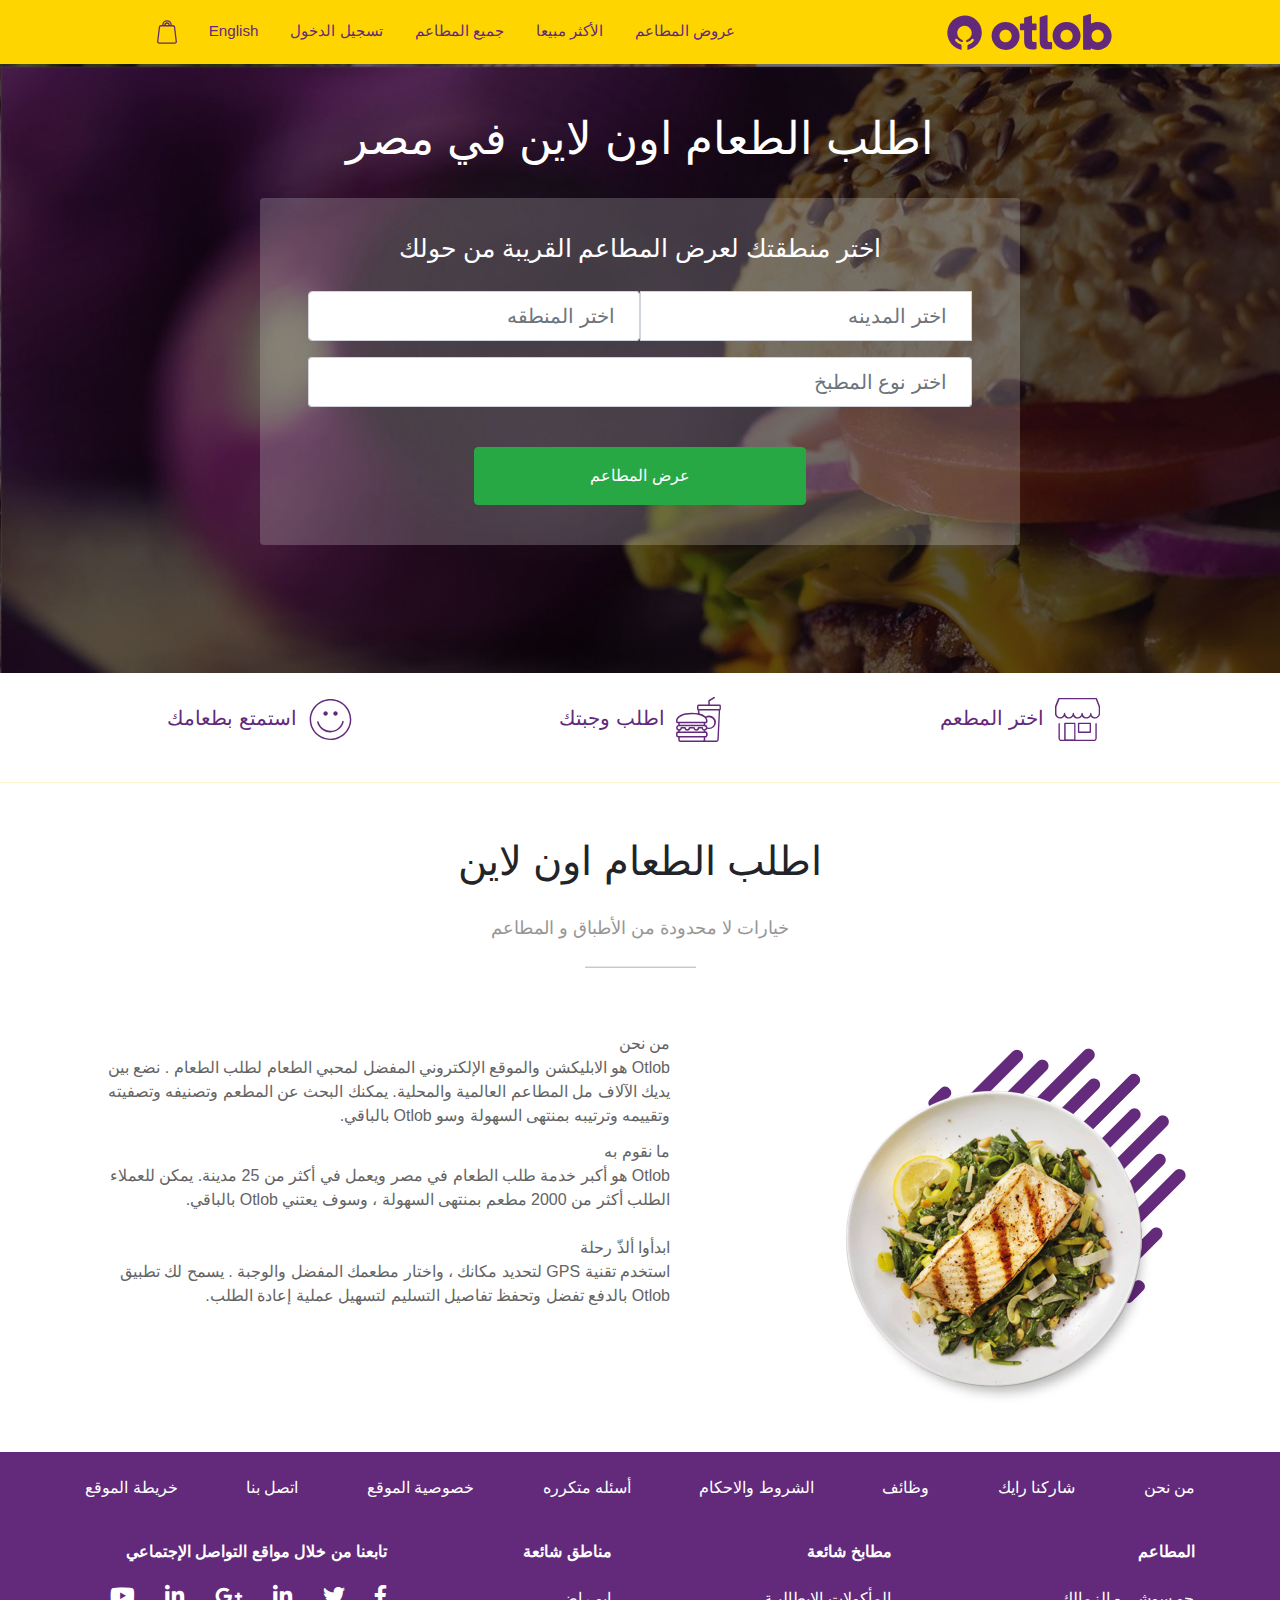
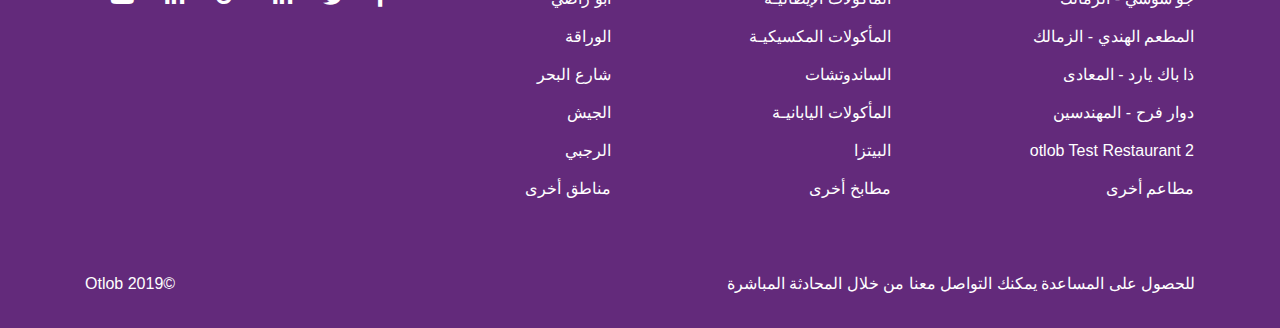
==== ar/index.html @ d10c85d5 "make the site  responsive on all screens" ====
<!doctype html>
<html lang="ar">
	  <head>
	  
	  
		<!-- Required meta tags -->
		<meta charset="utf-8">
		<meta name="viewport" content="width=device-width, initial-scale=1, shrink-to-fit=no">
		<link rel="icon" type="image/svg" href="../images/logo_new (1).svg">
		<!-- fontawesome liberary -->
		<link rel="stylesheet" href="../css/all.min.css">
		<!-- Bootstrap CSS -->
		<link rel="stylesheet" href="../css/bootstrap.min.css">
		<link rel="stylesheet" href="../css/bootstrap-rtl.css">
		<!-- animate.css file -->
		<link rel="stylesheet" href="../css/animate.css">
		<link rel="stylesheet" href="../css/home.css">	
		
		<title>اطلب</title>
	  </head>
	  <body>
		<!-- start navbar-->
		 <section class="nav text-center">
			<div class="container">
				<nav class="navbar navbar-expand-lg navbar-light bg-light">
					  <a href="#" class="a-logo"><img src="../images/logo_new (1).svg" alt="logo icon" class="logo my-1"/></a>
					  <button class="navbar-toggler" type="button" data-toggle="collapse" data-target="#navbarSupportedContent" aria-controls="navbarSupportedContent" aria-expanded="false" aria-label="Toggle navigation">
						<span class="navbar-toggler-icon"></span>
					  </button>

					  <div class="collapse navbar-collapse" id="navbarSupportedContent">
						<ul class="navbar-nav mr-md-auto ml-lg-auto my-1">
						  <li class="nav-item">
							<a class="nav-link" href="#">عروض المطاعم <span class="sr-only">(current)</span></a>
						  </li>
						  <li class="nav-item">
							<a class="nav-link" href="#">الأكثر مبيعا</a>
						  </li>
						   <li class="nav-item">
							<a class="nav-link" href="#">جميع المطاعم</a>
						  </li>
						   <li class="nav-item">
							<a class="nav-link" href="#">تسجيل الدخول</a>
						  </li>
						   <li class="nav-item">
							<a class="nav-link" href="#">English</a>
						  </li>	 
							<li class="nav-item">
							<a class="nav-link" href="#"><img src="../images/icon_cart.svg" alt="icon cart" class="cart" /></a>
						  </li>	
						</ul>	 
					  </div>
				</nav>
			</div>
		 </section>
		<!-- end navbar-->
		
		<!-- start section select-food-->
		<section class="select-food text-center">
			<div class="container">
				<h1 class="pt-5 pb-4">اطلب الطعام اون لاين في مصر</h1>
				<div class="row justify-content-center">
					<div class="col-12 col-md-8 py-3 food">
						<div class="row px-5">
							<p class="col-12 pt-3 pb-2">اختر منطقتك لعرض المطاعم القريبة من حولك</p>
							<div class="col-12">
								<div  class="row">
									<form class="form-inline">
										<input list="city" class="form-control form-control-lg col-12 col-md-6 mb-1 mb-md-0 rounded-0 p-4 text-right" placeholder="اختر المدينه"> 
										  <datalist id="city">
											<option value="المحله الكبرى">
											<option value="المنصوره">
											<option value="المحله">
											<option value="الاسكندريه">
											<option value="اسيوط">
											<option value="بنها">
											<option value="Al Gouna">
											<option value="بنى سويف">
											<option value="القاهره">
											<option value="دمياط">
											<option value="الاسماعيليه">
											<option value="الفيوم">
											<option value="الغردقه">
											<option value="كفرالشيخ">
											<option value="السويس">
											<option value="سوهاج">
										  </datalist>
										  
										  <input list="origin" class="form-control form-control-lg col-12 col-md-6 rounded-left p-4" placeholder="اختر المنطقه">
										  <datalist id="origin">
											<option value ="العيسوى">
											<option value ="الجلاء">
											<option value ="المشايه">
											<option value ="الحسينيه">
											<option value ="المجزر">
											<option value ="المختلط">
											<option value ="الترعه">
											<option value ="الثانويه">
											<option value ="الطوميهى">
											<option value ="عزبة الشال">
											<option value ="شارع بورسعيد">
											<option value ="سندوب">
											<option value ="مستشفيات الجامعه">
											<option value ="منطقه مستشفيات الصدر">
											<option value ="مجمع المحاكم">
											<option value ="مساكن الشناوى">
										  
										  </datalist>
										  
										  <input list="kitchen" class="form-control form-control-lg col-12 mt-3 mb-3 p-4" placeholder="اختر نوع المطبخ">
										  <datalist id="kitchen">
											<option value="جميع المطابخ">
											<option value="المأكولات الافريقيه">
											<option value="المخبوزات">
											<option value="المشروبات">
											<option value="الافطار">
											<option value="البرجر">
											<option value="الماكولات الصينيه">
											<option value="الحلويات">
											<option value="الوجبات السريعه">
											<option value="الفول والفلافل">
											<option value="اطباق عالميه">
											<option value="المأكولات اللبنانيه">
											<option value="المأكولات الصينيه">
											<option value="المأكولات الايطاليه">
											<option value="المشويات">
											<option value="المأكولات الفرنسيه">
										  
										  </datalist>
										<a href="#" class="btn btn-success col-12 col-md-6  mx-md-auto my-4 py-3">عرض المطاعم</a>
									</form>
								</div>
									<div class="clearfix"></div>
								</div>
						</div>
						<div class="clearfix"></div>
					</div>
				</div>
			</div>
		</section>
		<!-- end section request-food-->
		
		<!-- start section headings-->
		
		<section class="py-4 text-center headings">
			<div class="container">
				<div class="row">
					<p class="col-4"><img src="../images/icon_rest_new.svg" /> اختر المطعم</p>	 
					<p class="col-4"><img src="../images/icon_meal_new.svg" /> اطلب وجبتك</p>
					<p class="col-4"><img src="../images/icon_smiley_new.svg" /> استمتع بطعامك</p>
				</div>
			</div>
		</section>
		<!-- end section headings-->
		
		<!-- start section text-->
		<section class="text-center py-5 text">
			<div class="container">
					<p>اطلب الطعام اون لاين</p>
					<p class="py-2 last">خيارات لا محدودة من الأطباق و المطاعم</p>
					<hr class="hr-text"/>					
			</div>
		</section>
		<!-- end section text-->
		
			<!-- start section meal-->
			<div class="container pb-5 meal">
				<div class="row">
					<div class="col-12 col-md-4 pt-3">
						<img src="../images/img_about.jpg" />
					</div>
					<div class="col-12 col-md-8 p">
						<p class="mb-0">من نحن</p>
						<p class="pb-2 mb-1">
						 Otlob هو الابليكشن والموقع الإلكتروني المفضل لمحبي الطعام لطلب الطعام . نضع بين يديك الآلاف مل المطاعم العالمية والمحلية. يمكنك البحث عن المطعم وتصنيفه وتصفيته وتقييمه وترتيبه بمنتهى السهولة وسو Otlob بالباقي.
						</p>
						<p class="mb-0">ما نقوم به</p>
						<p class="pb-2">
						 Otlob هو أكبر خدمة طلب الطعام في مصر ويعمل في أكثر من 25 مدينة. يمكن للعملاء الطلب أكثر من 2000 مطعم بمنتهى السهولة ، وسوف يعتني ​​Otlob بالباقي.
						</p>
						<p class="mb-0">ابدأوا ألذّ رحلة</p>
						<p class="pb-2">
						استخدم تقنية GPS لتحديد مكانك ، واختار مطعمك المفضل والوجبة . يسمح لك تطبيق Otlob بالدفع تفضل وتحفظ تفاصيل التسليم لتسهيل عملية إعادة الطلب.
						</p>
					</div>
				
				</div>
			</div>
			<!-- end section meal-->
			
			<!--start footer-->
			<!--<section class="text-decoration-none footer">
				<div class="container top-links py-4">
					<div class="row">
						<div class="col-2">
							<a href="#">من نحن</a>
						</div>
						<div class="col-8 clearfix">
							<div class="row">
								<div class="col-2"><a href="#">شاركنا رايك</a></div>
								<div class="col-2"><a href="#">وظائف</a></div>
								<div class="col-2"><a href="#">الشروط والاحكام</a></div>
								<div class="col-2"><a href="#">أسئله متكرره</a></div>
								<div class="col-2"><a href="#">خصوصية الموقع</a></div>
								<div class="col-2"><a href="#">اتصل بنا</a></div>
							
							</div>
						
						</div>
						<div class="col-2">
							<a href="#">خريطة الموقع</a> 
						</div>
					</div>
				</div>
			</section>-->
			<section class="text-decoration-none footer">
				<div class="container top-links py-4">	 
						<a href="#">من نحن</a>
						<a href="#">شاركنا رايك</a>
						<a href="#">وظائف</a>
						<a href="#">الشروط والاحكام</a>
						<a href="#">أسئله متكرره</a>
						<a href="#">خصوصية الموقع</a>
						<a href="#">اتصل بنا</a>
						<a href="#">خريطة الموقع</a> 			
				</div>
				<div class="container text-right pt-3 bottom-links">
					<div>
						<p>المطاعم</p>
						<a href="#" class="btn">جو سوشي - الزمالك</a>
						<a href="#" class="btn">المطعم الهندي - الزمالك</a>
						<a href="#" class="btn">ذا باك يارد - المعادى</a>
						<a href="#" class="btn">دوار فرح - المهندسين</a>
						<a href="#" class="btn">otlob Test Restaurant 2</a>
						<a href="#" class="btn mb-5">مطاعم أخرى</a>
					
					</div>
					<div>
						<p>مطابخ شائعة</p>
						<a href="#" class="btn">المأكولات الإيطاليـة</a>
						<a href="#" class="btn">المأكولات المكسيكيـة</a>
						<a href="#" class="btn">الساندوتشات</a>
						<a href="#" class="btn">المأكولات اليابانيـة</a>
						<a href="#" class="btn">البيتزا</a>
						<a href="#" class="btn btn mb-5">مطابخ أخرى</a>
					
					</div>
					<div>
						<p>مناطق شائعة</p>
						<a href="#" class="btn">ابو راضي</a>
						<a href="#" class="btn">الوراقة</a>
						<a href="#" class="btn">شارع البحر</a>
						<a href="#" class="btn">الجيش</a>
						<a href="#" class="btn">الرجبي</a>
						<a href="#" class="btn btn mb-5">مناطق أخرى</a>
					
					</div>
					<div class="social">
						<p>تابعنا من خلال مواقع التواصل الإجتماعي</p>
						<a href="#" class="btn"><i class="fab fa-facebook-f"></i></a>
						<a href="#" class="btn"><i class="fab fa-twitter"></i></a>
						<a href="#" class="btn"><i class="fab fa-linkedin-in"></i></a>
						<a href="#" class="btn"><i class="fab fa-google-plus-g"></i></a>
						<a href="#" class="btn"><i class="fab fa-linkedin-in"></i></a>
						<a href="#" class="btn btn mb-5"><i class="fab fa-youtube"></i></a>
					
					</div>
				</div>
				<div class="container copyright py-3">
				<p>للحصول على المساعدة يمكنك التواصل معنا من خلال المحادثة المباشرة</p>
				<p>©2019 Otlob</p>
				</div>
			</section>

			<!--end footer-->
			

		
		 
		

		 
	 
	   
	   

		<!-- Optional JavaScript -->
		<!-- jQuery first, then Popper.js, then Bootstrap JS -->
		<script src="../js/jquery-3.3.1.slim.min.js"></script>
		<script src="../js/popper.min.js"></script>
		<script src="../js/bootstrap.min.js"></script>	
	  </body>

  
  
  </html>
---- css/all.min.css ----
.fa,.fab,.fal,.far,.fas{-moz-osx-font-smoothing:grayscale;-webkit-font-smoothing:antialiased;display:inline-block;font-style:normal;font-variant:normal;text-rendering:auto;line-height:1}.fa-lg{font-size:1.33333em;line-height:.75em;vertical-align:-.0667em}.fa-xs{font-size:.75em}.fa-sm{font-size:.875em}.fa-1x{font-size:1em}.fa-2x{font-size:2em}.fa-3x{font-size:3em}.fa-4x{font-size:4em}.fa-5x{font-size:5em}.fa-6x{font-size:6em}.fa-7x{font-size:7em}.fa-8x{font-size:8em}.fa-9x{font-size:9em}.fa-10x{font-size:10em}.fa-fw{text-align:center;width:1.25em}.fa-ul{list-style-type:none;margin-left:2.5em;padding-left:0}.fa-ul>li{position:relative}.fa-li{left:-2em;position:absolute;text-align:center;width:2em;line-height:inherit}.fa-border{border:.08em solid #eee;border-radius:.1em;padding:.2em .25em .15em}.fa-pull-left{float:left}.fa-pull-right{float:right}.fa.fa-pull-left,.fab.fa-pull-left,.fal.fa-pull-left,.far.fa-pull-left,.fas.fa-pull-left{margin-right:.3em}.fa.fa-pull-right,.fab.fa-pull-right,.fal.fa-pull-right,.far.fa-pull-right,.fas.fa-pull-right{margin-left:.3em}.fa-spin{animation:fa-spin 2s infinite linear}.fa-pulse{animation:fa-spin 1s infinite steps(8)}@keyframes fa-spin{0%{transform:rotate(0deg)}to{transform:rotate(1turn)}}.fa-rotate-90{-ms-filter:"progid:DXImageTransform.Microsoft.BasicImage(rotation=1)";transform:rotate(90deg)}.fa-rotate-180{-ms-filter:"progid:DXImageTransform.Microsoft.BasicImage(rotation=2)";transform:rotate(180deg)}.fa-rotate-270{-ms-filter:"progid:DXImageTransform.Microsoft.BasicImage(rotation=3)";transform:rotate(270deg)}.fa-flip-horizontal{-ms-filter:"progid:DXImageTransform.Microsoft.BasicImage(rotation=0, mirror=1)";transform:scaleX(-1)}.fa-flip-vertical{transform:scaleY(-1)}.fa-flip-both,.fa-flip-horizontal.fa-flip-vertical,.fa-flip-vertical{-ms-filter:"progid:DXImageTransform.Microsoft.BasicImage(rotation=2, mirror=1)"}.fa-flip-both,.fa-flip-horizontal.fa-flip-vertical{transform:scale(-1)}:root .fa-flip-both,:root .fa-flip-horizontal,:root .fa-flip-vertical,:root .fa-rotate-90,:root .fa-rotate-180,:root .fa-rotate-270{filter:none}.fa-stack{display:inline-block;height:2em;line-height:2em;position:relative;vertical-align:middle;width:2.5em}.fa-stack-1x,.fa-stack-2x{left:0;position:absolute;text-align:center;width:100%}.fa-stack-1x{line-height:inherit}.fa-stack-2x{font-size:2em}.fa-inverse{color:#fff}.fa-500px:before{content:"\f26e"}.fa-accessible-icon:before{content:"\f368"}.fa-accusoft:before{content:"\f369"}.fa-acquisitions-incorporated:before{content:"\f6af"}.fa-ad:before{content:"\f641"}.fa-address-book:before{content:"\f2b9"}.fa-address-card:before{content:"\f2bb"}.fa-adjust:before{content:"\f042"}.fa-adn:before{content:"\f170"}.fa-adobe:before{content:"\f778"}.fa-adversal:before{content:"\f36a"}.fa-affiliatetheme:before{content:"\f36b"}.fa-air-freshener:before{content:"\f5d0"}.fa-algolia:before{content:"\f36c"}.fa-align-center:before{content:"\f037"}.fa-align-justify:before{content:"\f039"}.fa-align-left:before{content:"\f036"}.fa-align-right:before{content:"\f038"}.fa-alipay:before{content:"\f642"}.fa-allergies:before{content:"\f461"}.fa-amazon:before{content:"\f270"}.fa-amazon-pay:before{content:"\f42c"}.fa-ambulance:before{content:"\f0f9"}.fa-american-sign-language-interpreting:before{content:"\f2a3"}.fa-amilia:before{content:"\f36d"}.fa-anchor:before{content:"\f13d"}.fa-android:before{content:"\f17b"}.fa-angellist:before{content:"\f209"}.fa-angle-double-down:before{content:"\f103"}.fa-angle-double-left:before{content:"\f100"}.fa-angle-double-right:before{content:"\f101"}.fa-angle-double-up:before{content:"\f102"}.fa-angle-down:before{content:"\f107"}.fa-angle-left:before{content:"\f104"}.fa-angle-right:before{content:"\f105"}.fa-angle-up:before{content:"\f106"}.fa-angry:before{content:"\f556"}.fa-angrycreative:before{content:"\f36e"}.fa-angular:before{content:"\f420"}.fa-ankh:before{content:"\f644"}.fa-app-store:before{content:"\f36f"}.fa-app-store-ios:before{content:"\f370"}.fa-apper:before{content:"\f371"}.fa-apple:before{content:"\f179"}.fa-apple-alt:before{content:"\f5d1"}.fa-apple-pay:before{content:"\f415"}.fa-archive:before{content:"\f187"}.fa-archway:before{content:"\f557"}.fa-arrow-alt-circle-down:before{content:"\f358"}.fa-arrow-alt-circle-left:before{content:"\f359"}.fa-arrow-alt-circle-right:before{content:"\f35a"}.fa-arrow-alt-circle-up:before{content:"\f35b"}.fa-arrow-circle-down:before{content:"\f0ab"}.fa-arrow-circle-left:before{content:"\f0a8"}.fa-arrow-circle-right:before{content:"\f0a9"}.fa-arrow-circle-up:before{content:"\f0aa"}.fa-arrow-down:before{content:"\f063"}.fa-arrow-left:before{content:"\f060"}.fa-arrow-right:before{content:"\f061"}.fa-arrow-up:before{content:"\f062"}.fa-arrows-alt:before{content:"\f0b2"}.fa-arrows-alt-h:before{content:"\f337"}.fa-arrows-alt-v:before{content:"\f338"}.fa-artstation:before{content:"\f77a"}.fa-assistive-listening-systems:before{content:"\f2a2"}.fa-asterisk:before{content:"\f069"}.fa-asymmetrik:before{content:"\f372"}.fa-at:before{content:"\f1fa"}.fa-atlas:before{content:"\f558"}.fa-atlassian:before{content:"\f77b"}.fa-atom:before{content:"\f5d2"}.fa-audible:before{content:"\f373"}.fa-audio-description:before{content:"\f29e"}.fa-autoprefixer:before{content:"\f41c"}.fa-avianex:before{content:"\f374"}.fa-aviato:before{content:"\f421"}.fa-award:before{content:"\f559"}.fa-aws:before{content:"\f375"}.fa-baby:before{content:"\f77c"}.fa-baby-carriage:before{content:"\f77d"}.fa-backspace:before{content:"\f55a"}.fa-backward:before{content:"\f04a"}.fa-bacon:before{content:"\f7e5"}.fa-balance-scale:before{content:"\f24e"}.fa-ban:before{content:"\f05e"}.fa-band-aid:before{content:"\f462"}.fa-bandcamp:before{content:"\f2d5"}.fa-barcode:before{content:"\f02a"}.fa-bars:before{content:"\f0c9"}.fa-baseball-ball:before{content:"\f433"}.fa-basketball-ball:before{content:"\f434"}.fa-bath:before{content:"\f2cd"}.fa-battery-empty:before{content:"\f244"}.fa-battery-full:before{content:"\f240"}.fa-battery-half:before{content:"\f242"}.fa-battery-quarter:before{content:"\f243"}.fa-battery-three-quarters:before{content:"\f241"}.fa-bed:before{content:"\f236"}.fa-beer:before{content:"\f0fc"}.fa-behance:before{content:"\f1b4"}.fa-behance-square:before{content:"\f1b5"}.fa-bell:before{content:"\f0f3"}.fa-bell-slash:before{content:"\f1f6"}.fa-bezier-curve:before{content:"\f55b"}.fa-bible:before{content:"\f647"}.fa-bicycle:before{content:"\f206"}.fa-bimobject:before{content:"\f378"}.fa-binoculars:before{content:"\f1e5"}.fa-biohazard:before{content:"\f780"}.fa-birthday-cake:before{content:"\f1fd"}.fa-bitbucket:before{content:"\f171"}.fa-bitcoin:before{content:"\f379"}.fa-bity:before{content:"\f37a"}.fa-black-tie:before{content:"\f27e"}.fa-blackberry:before{content:"\f37b"}.fa-blender:before{content:"\f517"}.fa-blender-phone:before{content:"\f6b6"}.fa-blind:before{content:"\f29d"}.fa-blog:before{content:"\f781"}.fa-blogger:before{content:"\f37c"}.fa-blogger-b:before{content:"\f37d"}.fa-bluetooth:before{content:"\f293"}.fa-bluetooth-b:before{content:"\f294"}.fa-bold:before{content:"\f032"}.fa-bolt:before{content:"\f0e7"}.fa-bomb:before{content:"\f1e2"}.fa-bone:before{content:"\f5d7"}.fa-bong:before{content:"\f55c"}.fa-book:before{content:"\f02d"}.fa-book-dead:before{content:"\f6b7"}.fa-book-medical:before{content:"\f7e6"}.fa-book-open:before{content:"\f518"}.fa-book-reader:before{content:"\f5da"}.fa-bookmark:before{content:"\f02e"}.fa-bowling-ball:before{content:"\f436"}.fa-box:before{content:"\f466"}.fa-box-open:before{content:"\f49e"}.fa-boxes:before{content:"\f468"}.fa-braille:before{content:"\f2a1"}.fa-brain:before{content:"\f5dc"}.fa-bread-slice:before{content:"\f7ec"}.fa-briefcase:before{content:"\f0b1"}.fa-briefcase-medical:before{content:"\f469"}.fa-broadcast-tower:before{content:"\f519"}.fa-broom:before{content:"\f51a"}.fa-brush:before{content:"\f55d"}.fa-btc:before{content:"\f15a"}.fa-bug:before{content:"\f188"}.fa-building:before{content:"\f1ad"}.fa-bullhorn:before{content:"\f0a1"}.fa-bullseye:before{content:"\f140"}.fa-burn:before{content:"\f46a"}.fa-buromobelexperte:before{content:"\f37f"}.fa-bus:before{content:"\f207"}.fa-bus-alt:before{content:"\f55e"}.fa-business-time:before{content:"\f64a"}.fa-buysellads:before{content:"\f20d"}.fa-calculator:before{content:"\f1ec"}.fa-calendar:before{content:"\f133"}.fa-calendar-alt:before{content:"\f073"}.fa-calendar-check:before{content:"\f274"}.fa-calendar-day:before{content:"\f783"}.fa-calendar-minus:before{content:"\f272"}.fa-calendar-plus:before{content:"\f271"}.fa-calendar-times:before{content:"\f273"}.fa-calendar-week:before{content:"\f784"}.fa-camera:before{content:"\f030"}.fa-camera-retro:before{content:"\f083"}.fa-campground:before{content:"\f6bb"}.fa-canadian-maple-leaf:before{content:"\f785"}.fa-candy-cane:before{content:"\f786"}.fa-cannabis:before{content:"\f55f"}.fa-capsules:before{content:"\f46b"}.fa-car:before{content:"\f1b9"}.fa-car-alt:before{content:"\f5de"}.fa-car-battery:before{content:"\f5df"}.fa-car-crash:before{content:"\f5e1"}.fa-car-side:before{content:"\f5e4"}.fa-caret-down:before{content:"\f0d7"}.fa-caret-left:before{content:"\f0d9"}.fa-caret-right:before{content:"\f0da"}.fa-caret-square-down:before{content:"\f150"}.fa-caret-square-left:before{content:"\f191"}.fa-caret-square-right:before{content:"\f152"}.fa-caret-square-up:before{content:"\f151"}.fa-caret-up:before{content:"\f0d8"}.fa-carrot:before{content:"\f787"}.fa-cart-arrow-down:before{content:"\f218"}.fa-cart-plus:before{content:"\f217"}.fa-cash-register:before{content:"\f788"}.fa-cat:before{content:"\f6be"}.fa-cc-amazon-pay:before{content:"\f42d"}.fa-cc-amex:before{content:"\f1f3"}.fa-cc-apple-pay:before{content:"\f416"}.fa-cc-diners-club:before{content:"\f24c"}.fa-cc-discover:before{content:"\f1f2"}.fa-cc-jcb:before{content:"\f24b"}.fa-cc-mastercard:before{content:"\f1f1"}.fa-cc-paypal:before{content:"\f1f4"}.fa-cc-stripe:before{content:"\f1f5"}.fa-cc-visa:before{content:"\f1f0"}.fa-centercode:before{content:"\f380"}.fa-centos:before{content:"\f789"}.fa-certificate:before{content:"\f0a3"}.fa-chair:before{content:"\f6c0"}.fa-chalkboard:before{content:"\f51b"}.fa-chalkboard-teacher:before{content:"\f51c"}.fa-charging-station:before{content:"\f5e7"}.fa-chart-area:before{content:"\f1fe"}.fa-chart-bar:before{content:"\f080"}.fa-chart-line:before{content:"\f201"}.fa-chart-pie:before{content:"\f200"}.fa-check:before{content:"\f00c"}.fa-check-circle:before{content:"\f058"}.fa-check-double:before{content:"\f560"}.fa-check-square:before{content:"\f14a"}.fa-cheese:before{content:"\f7ef"}.fa-chess:before{content:"\f439"}.fa-chess-bishop:before{content:"\f43a"}.fa-chess-board:before{content:"\f43c"}.fa-chess-king:before{content:"\f43f"}.fa-chess-knight:before{content:"\f441"}.fa-chess-pawn:before{content:"\f443"}.fa-chess-queen:before{content:"\f445"}.fa-chess-rook:before{content:"\f447"}.fa-chevron-circle-down:before{content:"\f13a"}.fa-chevron-circle-left:before{content:"\f137"}.fa-chevron-circle-right:before{content:"\f138"}.fa-chevron-circle-up:before{content:"\f139"}.fa-chevron-down:before{content:"\f078"}.fa-chevron-left:before{content:"\f053"}.fa-chevron-right:before{content:"\f054"}.fa-chevron-up:before{content:"\f077"}.fa-child:before{content:"\f1ae"}.fa-chrome:before{content:"\f268"}.fa-church:before{content:"\f51d"}.fa-circle:before{content:"\f111"}.fa-circle-notch:before{content:"\f1ce"}.fa-city:before{content:"\f64f"}.fa-clinic-medical:before{content:"\f7f2"}.fa-clipboard:before{content:"\f328"}.fa-clipboard-check:before{content:"\f46c"}.fa-clipboard-list:before{content:"\f46d"}.fa-clock:before{content:"\f017"}.fa-clone:before{content:"\f24d"}.fa-closed-captioning:before{content:"\f20a"}.fa-cloud:before{content:"\f0c2"}.fa-cloud-download-alt:before{content:"\f381"}.fa-cloud-meatball:before{content:"\f73b"}.fa-cloud-moon:before{content:"\f6c3"}.fa-cloud-moon-rain:before{content:"\f73c"}.fa-cloud-rain:before{content:"\f73d"}.fa-cloud-showers-heavy:before{content:"\f740"}.fa-cloud-sun:before{content:"\f6c4"}.fa-cloud-sun-rain:before{content:"\f743"}.fa-cloud-upload-alt:before{content:"\f382"}.fa-cloudscale:before{content:"\f383"}.fa-cloudsmith:before{content:"\f384"}.fa-cloudversify:before{content:"\f385"}.fa-cocktail:before{content:"\f561"}.fa-code:before{content:"\f121"}.fa-code-branch:before{content:"\f126"}.fa-codepen:before{content:"\f1cb"}.fa-codiepie:before{content:"\f284"}.fa-coffee:before{content:"\f0f4"}.fa-cog:before{content:"\f013"}.fa-cogs:before{content:"\f085"}.fa-coins:before{content:"\f51e"}.fa-columns:before{content:"\f0db"}.fa-comment:before{content:"\f075"}.fa-comment-alt:before{content:"\f27a"}.fa-comment-dollar:before{content:"\f651"}.fa-comment-dots:before{content:"\f4ad"}.fa-comment-medical:before{content:"\f7f5"}.fa-comment-slash:before{content:"\f4b3"}.fa-comments:before{content:"\f086"}.fa-comments-dollar:before{content:"\f653"}.fa-compact-disc:before{content:"\f51f"}.fa-compass:before{content:"\f14e"}.fa-compress:before{content:"\f066"}.fa-compress-arrows-alt:before{content:"\f78c"}.fa-concierge-bell:before{content:"\f562"}.fa-confluence:before{content:"\f78d"}.fa-connectdevelop:before{content:"\f20e"}.fa-contao:before{content:"\f26d"}.fa-cookie:before{content:"\f563"}.fa-cookie-bite:before{content:"\f564"}.fa-copy:before{content:"\f0c5"}.fa-copyright:before{content:"\f1f9"}.fa-couch:before{content:"\f4b8"}.fa-cpanel:before{content:"\f388"}.fa-creative-commons:before{content:"\f25e"}.fa-creative-commons-by:before{content:"\f4e7"}.fa-creative-commons-nc:before{content:"\f4e8"}.fa-creative-commons-nc-eu:before{content:"\f4e9"}.fa-creative-commons-nc-jp:before{content:"\f4ea"}.fa-creative-commons-nd:before{content:"\f4eb"}.fa-creative-commons-pd:before{content:"\f4ec"}.fa-creative-commons-pd-alt:before{content:"\f4ed"}.fa-creative-commons-remix:before{content:"\f4ee"}.fa-creative-commons-sa:before{content:"\f4ef"}.fa-creative-commons-sampling:before{content:"\f4f0"}.fa-creative-commons-sampling-plus:before{content:"\f4f1"}.fa-creative-commons-share:before{content:"\f4f2"}.fa-creative-commons-zero:before{content:"\f4f3"}.fa-credit-card:before{content:"\f09d"}.fa-critical-role:before{content:"\f6c9"}.fa-crop:before{content:"\f125"}.fa-crop-alt:before{content:"\f565"}.fa-cross:before{content:"\f654"}.fa-crosshairs:before{content:"\f05b"}.fa-crow:before{content:"\f520"}.fa-crown:before{content:"\f521"}.fa-crutch:before{content:"\f7f7"}.fa-css3:before{content:"\f13c"}.fa-css3-alt:before{content:"\f38b"}.fa-cube:before{content:"\f1b2"}.fa-cubes:before{content:"\f1b3"}.fa-cut:before{content:"\f0c4"}.fa-cuttlefish:before{content:"\f38c"}.fa-d-and-d:before{content:"\f38d"}.fa-d-and-d-beyond:before{content:"\f6ca"}.fa-dashcube:before{content:"\f210"}.fa-database:before{content:"\f1c0"}.fa-deaf:before{content:"\f2a4"}.fa-delicious:before{content:"\f1a5"}.fa-democrat:before{content:"\f747"}.fa-deploydog:before{content:"\f38e"}.fa-deskpro:before{content:"\f38f"}.fa-desktop:before{content:"\f108"}.fa-dev:before{content:"\f6cc"}.fa-deviantart:before{content:"\f1bd"}.fa-dharmachakra:before{content:"\f655"}.fa-dhl:before{content:"\f790"}.fa-diagnoses:before{content:"\f470"}.fa-diaspora:before{content:"\f791"}.fa-dice:before{content:"\f522"}.fa-dice-d20:before{content:"\f6cf"}.fa-dice-d6:before{content:"\f6d1"}.fa-dice-five:before{content:"\f523"}.fa-dice-four:before{content:"\f524"}.fa-dice-one:before{content:"\f525"}.fa-dice-six:before{content:"\f526"}.fa-dice-three:before{content:"\f527"}.fa-dice-two:before{content:"\f528"}.fa-digg:before{content:"\f1a6"}.fa-digital-ocean:before{content:"\f391"}.fa-digital-tachograph:before{content:"\f566"}.fa-directions:before{content:"\f5eb"}.fa-discord:before{content:"\f392"}.fa-discourse:before{content:"\f393"}.fa-divide:before{content:"\f529"}.fa-dizzy:before{content:"\f567"}.fa-dna:before{content:"\f471"}.fa-dochub:before{content:"\f394"}.fa-docker:before{content:"\f395"}.fa-dog:before{content:"\f6d3"}.fa-dollar-sign:before{content:"\f155"}.fa-dolly:before{content:"\f472"}.fa-dolly-flatbed:before{content:"\f474"}.fa-donate:before{content:"\f4b9"}.fa-door-closed:before{content:"\f52a"}.fa-door-open:before{content:"\f52b"}.fa-dot-circle:before{content:"\f192"}.fa-dove:before{content:"\f4ba"}.fa-download:before{content:"\f019"}.fa-draft2digital:before{content:"\f396"}.fa-drafting-compass:before{content:"\f568"}.fa-dragon:before{content:"\f6d5"}.fa-draw-polygon:before{content:"\f5ee"}.fa-dribbble:before{content:"\f17d"}.fa-dribbble-square:before{content:"\f397"}.fa-dropbox:before{content:"\f16b"}.fa-drum:before{content:"\f569"}.fa-drum-steelpan:before{content:"\f56a"}.fa-drumstick-bite:before{content:"\f6d7"}.fa-drupal:before{content:"\f1a9"}.fa-dumbbell:before{content:"\f44b"}.fa-dumpster:before{content:"\f793"}.fa-dumpster-fire:before{content:"\f794"}.fa-dungeon:before{content:"\f6d9"}.fa-dyalog:before{content:"\f399"}.fa-earlybirds:before{content:"\f39a"}.fa-ebay:before{content:"\f4f4"}.fa-edge:before{content:"\f282"}.fa-edit:before{content:"\f044"}.fa-egg:before{content:"\f7fb"}.fa-eject:before{content:"\f052"}.fa-elementor:before{content:"\f430"}.fa-ellipsis-h:before{content:"\f141"}.fa-ellipsis-v:before{content:"\f142"}.fa-ello:before{content:"\f5f1"}.fa-ember:before{content:"\f423"}.fa-empire:before{content:"\f1d1"}.fa-envelope:before{content:"\f0e0"}.fa-envelope-open:before{content:"\f2b6"}.fa-envelope-open-text:before{content:"\f658"}.fa-envelope-square:before{content:"\f199"}.fa-envira:before{content:"\f299"}.fa-equals:before{content:"\f52c"}.fa-eraser:before{content:"\f12d"}.fa-erlang:before{content:"\f39d"}.fa-ethereum:before{content:"\f42e"}.fa-ethernet:before{content:"\f796"}.fa-etsy:before{content:"\f2d7"}.fa-euro-sign:before{content:"\f153"}.fa-exchange-alt:before{content:"\f362"}.fa-exclamation:before{content:"\f12a"}.fa-exclamation-circle:before{content:"\f06a"}.fa-exclamation-triangle:before{content:"\f071"}.fa-expand:before{content:"\f065"}.fa-expand-arrows-alt:before{content:"\f31e"}.fa-expeditedssl:before{content:"\f23e"}.fa-external-link-alt:before{content:"\f35d"}.fa-external-link-square-alt:before{content:"\f360"}.fa-eye:before{content:"\f06e"}.fa-eye-dropper:before{content:"\f1fb"}.fa-eye-slash:before{content:"\f070"}.fa-facebook:before{content:"\f09a"}.fa-facebook-f:before{content:"\f39e"}.fa-facebook-messenger:before{content:"\f39f"}.fa-facebook-square:before{content:"\f082"}.fa-fantasy-flight-games:before{content:"\f6dc"}.fa-fast-backward:before{content:"\f049"}.fa-fast-forward:before{content:"\f050"}.fa-fax:before{content:"\f1ac"}.fa-feather:before{content:"\f52d"}.fa-feather-alt:before{content:"\f56b"}.fa-fedex:before{content:"\f797"}.fa-fedora:before{content:"\f798"}.fa-female:before{content:"\f182"}.fa-fighter-jet:before{content:"\f0fb"}.fa-figma:before{content:"\f799"}.fa-file:before{content:"\f15b"}.fa-file-alt:before{content:"\f15c"}.fa-file-archive:before{content:"\f1c6"}.fa-file-audio:before{content:"\f1c7"}.fa-file-code:before{content:"\f1c9"}.fa-file-contract:before{content:"\f56c"}.fa-file-csv:before{content:"\f6dd"}.fa-file-download:before{content:"\f56d"}.fa-file-excel:before{content:"\f1c3"}.fa-file-export:before{content:"\f56e"}.fa-file-image:before{content:"\f1c5"}.fa-file-import:before{content:"\f56f"}.fa-file-invoice:before{content:"\f570"}.fa-file-invoice-dollar:before{content:"\f571"}.fa-file-medical:before{content:"\f477"}.fa-file-medical-alt:before{content:"\f478"}.fa-file-pdf:before{content:"\f1c1"}.fa-file-powerpoint:before{content:"\f1c4"}.fa-file-prescription:before{content:"\f572"}.fa-file-signature:before{content:"\f573"}.fa-file-upload:before{content:"\f574"}.fa-file-video:before{content:"\f1c8"}.fa-file-word:before{content:"\f1c2"}.fa-fill:before{content:"\f575"}.fa-fill-drip:before{content:"\f576"}.fa-film:before{content:"\f008"}.fa-filter:before{content:"\f0b0"}.fa-fingerprint:before{content:"\f577"}.fa-fire:before{content:"\f06d"}.fa-fire-alt:before{content:"\f7e4"}.fa-fire-extinguisher:before{content:"\f134"}.fa-firefox:before{content:"\f269"}.fa-first-aid:before{content:"\f479"}.fa-first-order:before{content:"\f2b0"}.fa-first-order-alt:before{content:"\f50a"}.fa-firstdraft:before{content:"\f3a1"}.fa-fish:before{content:"\f578"}.fa-fist-raised:before{content:"\f6de"}.fa-flag:before{content:"\f024"}.fa-flag-checkered:before{content:"\f11e"}.fa-flag-usa:before{content:"\f74d"}.fa-flask:before{content:"\f0c3"}.fa-flickr:before{content:"\f16e"}.fa-flipboard:before{content:"\f44d"}.fa-flushed:before{content:"\f579"}.fa-fly:before{content:"\f417"}.fa-folder:before{content:"\f07b"}.fa-folder-minus:before{content:"\f65d"}.fa-folder-open:before{content:"\f07c"}.fa-folder-plus:before{content:"\f65e"}.fa-font:before{content:"\f031"}.fa-font-awesome:before{content:"\f2b4"}.fa-font-awesome-alt:before{content:"\f35c"}.fa-font-awesome-flag:before{content:"\f425"}.fa-font-awesome-logo-full:before{content:"\f4e6"}.fa-fonticons:before{content:"\f280"}.fa-fonticons-fi:before{content:"\f3a2"}.fa-football-ball:before{content:"\f44e"}.fa-fort-awesome:before{content:"\f286"}.fa-fort-awesome-alt:before{content:"\f3a3"}.fa-forumbee:before{content:"\f211"}.fa-forward:before{content:"\f04e"}.fa-foursquare:before{content:"\f180"}.fa-free-code-camp:before{content:"\f2c5"}.fa-freebsd:before{content:"\f3a4"}.fa-frog:before{content:"\f52e"}.fa-frown:before{content:"\f119"}.fa-frown-open:before{content:"\f57a"}.fa-fulcrum:before{content:"\f50b"}.fa-funnel-dollar:before{content:"\f662"}.fa-futbol:before{content:"\f1e3"}.fa-galactic-republic:before{content:"\f50c"}.fa-galactic-senate:before{content:"\f50d"}.fa-gamepad:before{content:"\f11b"}.fa-gas-pump:before{content:"\f52f"}.fa-gavel:before{content:"\f0e3"}.fa-gem:before{content:"\f3a5"}.fa-genderless:before{content:"\f22d"}.fa-get-pocket:before{content:"\f265"}.fa-gg:before{content:"\f260"}.fa-gg-circle:before{content:"\f261"}.fa-ghost:before{content:"\f6e2"}.fa-gift:before{content:"\f06b"}.fa-gifts:before{content:"\f79c"}.fa-git:before{content:"\f1d3"}.fa-git-square:before{content:"\f1d2"}.fa-github:before{content:"\f09b"}.fa-github-alt:before{content:"\f113"}.fa-github-square:before{content:"\f092"}.fa-gitkraken:before{content:"\f3a6"}.fa-gitlab:before{content:"\f296"}.fa-gitter:before{content:"\f426"}.fa-glass-cheers:before{content:"\f79f"}.fa-glass-martini:before{content:"\f000"}.fa-glass-martini-alt:before{content:"\f57b"}.fa-glass-whiskey:before{content:"\f7a0"}.fa-glasses:before{content:"\f530"}.fa-glide:before{content:"\f2a5"}.fa-glide-g:before{content:"\f2a6"}.fa-globe:before{content:"\f0ac"}.fa-globe-africa:before{content:"\f57c"}.fa-globe-americas:before{content:"\f57d"}.fa-globe-asia:before{content:"\f57e"}.fa-globe-europe:before{content:"\f7a2"}.fa-gofore:before{content:"\f3a7"}.fa-golf-ball:before{content:"\f450"}.fa-goodreads:before{content:"\f3a8"}.fa-goodreads-g:before{content:"\f3a9"}.fa-google:before{content:"\f1a0"}.fa-google-drive:before{content:"\f3aa"}.fa-google-play:before{content:"\f3ab"}.fa-google-plus:before{content:"\f2b3"}.fa-google-plus-g:before{content:"\f0d5"}.fa-google-plus-square:before{content:"\f0d4"}.fa-google-wallet:before{content:"\f1ee"}.fa-gopuram:before{content:"\f664"}.fa-graduation-cap:before{content:"\f19d"}.fa-gratipay:before{content:"\f184"}.fa-grav:before{content:"\f2d6"}.fa-greater-than:before{content:"\f531"}.fa-greater-than-equal:before{content:"\f532"}.fa-grimace:before{content:"\f57f"}.fa-grin:before{content:"\f580"}.fa-grin-alt:before{content:"\f581"}.fa-grin-beam:before{content:"\f582"}.fa-grin-beam-sweat:before{content:"\f583"}.fa-grin-hearts:before{content:"\f584"}.fa-grin-squint:before{content:"\f585"}.fa-grin-squint-tears:before{content:"\f586"}.fa-grin-stars:before{content:"\f587"}.fa-grin-tears:before{content:"\f588"}.fa-grin-tongue:before{content:"\f589"}.fa-grin-tongue-squint:before{content:"\f58a"}.fa-grin-tongue-wink:before{content:"\f58b"}.fa-grin-wink:before{content:"\f58c"}.fa-grip-horizontal:before{content:"\f58d"}.fa-grip-lines:before{content:"\f7a4"}.fa-grip-lines-vertical:before{content:"\f7a5"}.fa-grip-vertical:before{content:"\f58e"}.fa-gripfire:before{content:"\f3ac"}.fa-grunt:before{content:"\f3ad"}.fa-guitar:before{content:"\f7a6"}.fa-gulp:before{content:"\f3ae"}.fa-h-square:before{content:"\f0fd"}.fa-hacker-news:before{content:"\f1d4"}.fa-hacker-news-square:before{content:"\f3af"}.fa-hackerrank:before{content:"\f5f7"}.fa-hamburger:before{content:"\f805"}.fa-hammer:before{content:"\f6e3"}.fa-hamsa:before{content:"\f665"}.fa-hand-holding:before{content:"\f4bd"}.fa-hand-holding-heart:before{content:"\f4be"}.fa-hand-holding-usd:before{content:"\f4c0"}.fa-hand-lizard:before{content:"\f258"}.fa-hand-middle-finger:before{content:"\f806"}.fa-hand-paper:before{content:"\f256"}.fa-hand-peace:before{content:"\f25b"}.fa-hand-point-down:before{content:"\f0a7"}.fa-hand-point-left:before{content:"\f0a5"}.fa-hand-point-right:before{content:"\f0a4"}.fa-hand-point-up:before{content:"\f0a6"}.fa-hand-pointer:before{content:"\f25a"}.fa-hand-rock:before{content:"\f255"}.fa-hand-scissors:before{content:"\f257"}.fa-hand-spock:before{content:"\f259"}.fa-hands:before{content:"\f4c2"}.fa-hands-helping:before{content:"\f4c4"}.fa-handshake:before{content:"\f2b5"}.fa-hanukiah:before{content:"\f6e6"}.fa-hard-hat:before{content:"\f807"}.fa-hashtag:before{content:"\f292"}.fa-hat-wizard:before{content:"\f6e8"}.fa-haykal:before{content:"\f666"}.fa-hdd:before{content:"\f0a0"}.fa-heading:before{content:"\f1dc"}.fa-headphones:before{content:"\f025"}.fa-headphones-alt:before{content:"\f58f"}.fa-headset:before{content:"\f590"}.fa-heart:before{content:"\f004"}.fa-heart-broken:before{content:"\f7a9"}.fa-heartbeat:before{content:"\f21e"}.fa-helicopter:before{content:"\f533"}.fa-highlighter:before{content:"\f591"}.fa-hiking:before{content:"\f6ec"}.fa-hippo:before{content:"\f6ed"}.fa-hips:before{content:"\f452"}.fa-hire-a-helper:before{content:"\f3b0"}.fa-history:before{content:"\f1da"}.fa-hockey-puck:before{content:"\f453"}.fa-holly-berry:before{content:"\f7aa"}.fa-home:before{content:"\f015"}.fa-hooli:before{content:"\f427"}.fa-hornbill:before{content:"\f592"}.fa-horse:before{content:"\f6f0"}.fa-horse-head:before{content:"\f7ab"}.fa-hospital:before{content:"\f0f8"}.fa-hospital-alt:before{content:"\f47d"}.fa-hospital-symbol:before{content:"\f47e"}.fa-hot-tub:before{content:"\f593"}.fa-hotdog:before{content:"\f80f"}.fa-hotel:before{content:"\f594"}.fa-hotjar:before{content:"\f3b1"}.fa-hourglass:before{content:"\f254"}.fa-hourglass-end:before{content:"\f253"}.fa-hourglass-half:before{content:"\f252"}.fa-hourglass-start:before{content:"\f251"}.fa-house-damage:before{content:"\f6f1"}.fa-houzz:before{content:"\f27c"}.fa-hryvnia:before{content:"\f6f2"}.fa-html5:before{content:"\f13b"}.fa-hubspot:before{content:"\f3b2"}.fa-i-cursor:before{content:"\f246"}.fa-ice-cream:before{content:"\f810"}.fa-icicles:before{content:"\f7ad"}.fa-id-badge:before{content:"\f2c1"}.fa-id-card:before{content:"\f2c2"}.fa-id-card-alt:before{content:"\f47f"}.fa-igloo:before{content:"\f7ae"}.fa-image:before{content:"\f03e"}.fa-images:before{content:"\f302"}.fa-imdb:before{content:"\f2d8"}.fa-inbox:before{content:"\f01c"}.fa-indent:before{content:"\f03c"}.fa-industry:before{content:"\f275"}.fa-infinity:before{content:"\f534"}.fa-info:before{content:"\f129"}.fa-info-circle:before{content:"\f05a"}.fa-instagram:before{content:"\f16d"}.fa-intercom:before{content:"\f7af"}.fa-internet-explorer:before{content:"\f26b"}.fa-invision:before{content:"\f7b0"}.fa-ioxhost:before{content:"\f208"}.fa-italic:before{content:"\f033"}.fa-itunes:before{content:"\f3b4"}.fa-itunes-note:before{content:"\f3b5"}.fa-java:before{content:"\f4e4"}.fa-jedi:before{content:"\f669"}.fa-jedi-order:before{content:"\f50e"}.fa-jenkins:before{content:"\f3b6"}.fa-jira:before{content:"\f7b1"}.fa-joget:before{content:"\f3b7"}.fa-joint:before{content:"\f595"}.fa-joomla:before{content:"\f1aa"}.fa-journal-whills:before{content:"\f66a"}.fa-js:before{content:"\f3b8"}.fa-js-square:before{content:"\f3b9"}.fa-jsfiddle:before{content:"\f1cc"}.fa-kaaba:before{content:"\f66b"}.fa-kaggle:before{content:"\f5fa"}.fa-key:before{content:"\f084"}.fa-keybase:before{content:"\f4f5"}.fa-keyboard:before{content:"\f11c"}.fa-keycdn:before{content:"\f3ba"}.fa-khanda:before{content:"\f66d"}.fa-kickstarter:before{content:"\f3bb"}.fa-kickstarter-k:before{content:"\f3bc"}.fa-kiss:before{content:"\f596"}.fa-kiss-beam:before{content:"\f597"}.fa-kiss-wink-heart:before{content:"\f598"}.fa-kiwi-bird:before{content:"\f535"}.fa-korvue:before{content:"\f42f"}.fa-landmark:before{content:"\f66f"}.fa-language:before{content:"\f1ab"}.fa-laptop:before{content:"\f109"}.fa-laptop-code:before{content:"\f5fc"}.fa-laptop-medical:before{content:"\f812"}.fa-laravel:before{content:"\f3bd"}.fa-lastfm:before{content:"\f202"}.fa-lastfm-square:before{content:"\f203"}.fa-laugh:before{content:"\f599"}.fa-laugh-beam:before{content:"\f59a"}.fa-laugh-squint:before{content:"\f59b"}.fa-laugh-wink:before{content:"\f59c"}.fa-layer-group:before{content:"\f5fd"}.fa-leaf:before{content:"\f06c"}.fa-leanpub:before{content:"\f212"}.fa-lemon:before{content:"\f094"}.fa-less:before{content:"\f41d"}.fa-less-than:before{content:"\f536"}.fa-less-than-equal:before{content:"\f537"}.fa-level-down-alt:before{content:"\f3be"}.fa-level-up-alt:before{content:"\f3bf"}.fa-life-ring:before{content:"\f1cd"}.fa-lightbulb:before{content:"\f0eb"}.fa-line:before{content:"\f3c0"}.fa-link:before{content:"\f0c1"}.fa-linkedin:before{content:"\f08c"}.fa-linkedin-in:before{content:"\f0e1"}.fa-linode:before{content:"\f2b8"}.fa-linux:before{content:"\f17c"}.fa-lira-sign:before{content:"\f195"}.fa-list:before{content:"\f03a"}.fa-list-alt:before{content:"\f022"}.fa-list-ol:before{content:"\f0cb"}.fa-list-ul:before{content:"\f0ca"}.fa-location-arrow:before{content:"\f124"}.fa-lock:before{content:"\f023"}.fa-lock-open:before{content:"\f3c1"}.fa-long-arrow-alt-down:before{content:"\f309"}.fa-long-arrow-alt-left:before{content:"\f30a"}.fa-long-arrow-alt-right:before{content:"\f30b"}.fa-long-arrow-alt-up:before{content:"\f30c"}.fa-low-vision:before{content:"\f2a8"}.fa-luggage-cart:before{content:"\f59d"}.fa-lyft:before{content:"\f3c3"}.fa-magento:before{content:"\f3c4"}.fa-magic:before{content:"\f0d0"}.fa-magnet:before{content:"\f076"}.fa-mail-bulk:before{content:"\f674"}.fa-mailchimp:before{content:"\f59e"}.fa-male:before{content:"\f183"}.fa-mandalorian:before{content:"\f50f"}.fa-map:before{content:"\f279"}.fa-map-marked:before{content:"\f59f"}.fa-map-marked-alt:before{content:"\f5a0"}.fa-map-marker:before{content:"\f041"}.fa-map-marker-alt:before{content:"\f3c5"}.fa-map-pin:before{content:"\f276"}.fa-map-signs:before{content:"\f277"}.fa-markdown:before{content:"\f60f"}.fa-marker:before{content:"\f5a1"}.fa-mars:before{content:"\f222"}.fa-mars-double:before{content:"\f227"}.fa-mars-stroke:before{content:"\f229"}.fa-mars-stroke-h:before{content:"\f22b"}.fa-mars-stroke-v:before{content:"\f22a"}.fa-mask:before{content:"\f6fa"}.fa-mastodon:before{content:"\f4f6"}.fa-maxcdn:before{content:"\f136"}.fa-medal:before{content:"\f5a2"}.fa-medapps:before{content:"\f3c6"}.fa-medium:before{content:"\f23a"}.fa-medium-m:before{content:"\f3c7"}.fa-medkit:before{content:"\f0fa"}.fa-medrt:before{content:"\f3c8"}.fa-meetup:before{content:"\f2e0"}.fa-megaport:before{content:"\f5a3"}.fa-meh:before{content:"\f11a"}.fa-meh-blank:before{content:"\f5a4"}.fa-meh-rolling-eyes:before{content:"\f5a5"}.fa-memory:before{content:"\f538"}.fa-mendeley:before{content:"\f7b3"}.fa-menorah:before{content:"\f676"}.fa-mercury:before{content:"\f223"}.fa-meteor:before{content:"\f753"}.fa-microchip:before{content:"\f2db"}.fa-microphone:before{content:"\f130"}.fa-microphone-alt:before{content:"\f3c9"}.fa-microphone-alt-slash:before{content:"\f539"}.fa-microphone-slash:before{content:"\f131"}.fa-microscope:before{content:"\f610"}.fa-microsoft:before{content:"\f3ca"}.fa-minus:before{content:"\f068"}.fa-minus-circle:before{content:"\f056"}.fa-minus-square:before{content:"\f146"}.fa-mitten:before{content:"\f7b5"}.fa-mix:before{content:"\f3cb"}.fa-mixcloud:before{content:"\f289"}.fa-mizuni:before{content:"\f3cc"}.fa-mobile:before{content:"\f10b"}.fa-mobile-alt:before{content:"\f3cd"}.fa-modx:before{content:"\f285"}.fa-monero:before{content:"\f3d0"}.fa-money-bill:before{content:"\f0d6"}.fa-money-bill-alt:before{content:"\f3d1"}.fa-money-bill-wave:before{content:"\f53a"}.fa-money-bill-wave-alt:before{content:"\f53b"}.fa-money-check:before{content:"\f53c"}.fa-money-check-alt:before{content:"\f53d"}.fa-monument:before{content:"\f5a6"}.fa-moon:before{content:"\f186"}.fa-mortar-pestle:before{content:"\f5a7"}.fa-mosque:before{content:"\f678"}.fa-motorcycle:before{content:"\f21c"}.fa-mountain:before{content:"\f6fc"}.fa-mouse-pointer:before{content:"\f245"}.fa-mug-hot:before{content:"\f7b6"}.fa-music:before{content:"\f001"}.fa-napster:before{content:"\f3d2"}.fa-neos:before{content:"\f612"}.fa-network-wired:before{content:"\f6ff"}.fa-neuter:before{content:"\f22c"}.fa-newspaper:before{content:"\f1ea"}.fa-nimblr:before{content:"\f5a8"}.fa-nintendo-switch:before{content:"\f418"}.fa-node:before{content:"\f419"}.fa-node-js:before{content:"\f3d3"}.fa-not-equal:before{content:"\f53e"}.fa-notes-medical:before{content:"\f481"}.fa-npm:before{content:"\f3d4"}.fa-ns8:before{content:"\f3d5"}.fa-nutritionix:before{content:"\f3d6"}.fa-object-group:before{content:"\f247"}.fa-object-ungroup:before{content:"\f248"}.fa-odnoklassniki:before{content:"\f263"}.fa-odnoklassniki-square:before{content:"\f264"}.fa-oil-can:before{content:"\f613"}.fa-old-republic:before{content:"\f510"}.fa-om:before{content:"\f679"}.fa-opencart:before{content:"\f23d"}.fa-openid:before{content:"\f19b"}.fa-opera:before{content:"\f26a"}.fa-optin-monster:before{content:"\f23c"}.fa-osi:before{content:"\f41a"}.fa-otter:before{content:"\f700"}.fa-outdent:before{content:"\f03b"}.fa-page4:before{content:"\f3d7"}.fa-pagelines:before{content:"\f18c"}.fa-pager:before{content:"\f815"}.fa-paint-brush:before{content:"\f1fc"}.fa-paint-roller:before{content:"\f5aa"}.fa-palette:before{content:"\f53f"}.fa-palfed:before{content:"\f3d8"}.fa-pallet:before{content:"\f482"}.fa-paper-plane:before{content:"\f1d8"}.fa-paperclip:before{content:"\f0c6"}.fa-parachute-box:before{content:"\f4cd"}.fa-paragraph:before{content:"\f1dd"}.fa-parking:before{content:"\f540"}.fa-passport:before{content:"\f5ab"}.fa-pastafarianism:before{content:"\f67b"}.fa-paste:before{content:"\f0ea"}.fa-patreon:before{content:"\f3d9"}.fa-pause:before{content:"\f04c"}.fa-pause-circle:before{content:"\f28b"}.fa-paw:before{content:"\f1b0"}.fa-paypal:before{content:"\f1ed"}.fa-peace:before{content:"\f67c"}.fa-pen:before{content:"\f304"}.fa-pen-alt:before{content:"\f305"}.fa-pen-fancy:before{content:"\f5ac"}.fa-pen-nib:before{content:"\f5ad"}.fa-pen-square:before{content:"\f14b"}.fa-pencil-alt:before{content:"\f303"}.fa-pencil-ruler:before{content:"\f5ae"}.fa-penny-arcade:before{content:"\f704"}.fa-people-carry:before{content:"\f4ce"}.fa-pepper-hot:before{content:"\f816"}.fa-percent:before{content:"\f295"}.fa-percentage:before{content:"\f541"}.fa-periscope:before{content:"\f3da"}.fa-person-booth:before{content:"\f756"}.fa-phabricator:before{content:"\f3db"}.fa-phoenix-framework:before{content:"\f3dc"}.fa-phoenix-squadron:before{content:"\f511"}.fa-phone:before{content:"\f095"}.fa-phone-slash:before{content:"\f3dd"}.fa-phone-square:before{content:"\f098"}.fa-phone-volume:before{content:"\f2a0"}.fa-php:before{content:"\f457"}.fa-pied-piper:before{content:"\f2ae"}.fa-pied-piper-alt:before{content:"\f1a8"}.fa-pied-piper-hat:before{content:"\f4e5"}.fa-pied-piper-pp:before{content:"\f1a7"}.fa-piggy-bank:before{content:"\f4d3"}.fa-pills:before{content:"\f484"}.fa-pinterest:before{content:"\f0d2"}.fa-pinterest-p:before{content:"\f231"}.fa-pinterest-square:before{content:"\f0d3"}.fa-pizza-slice:before{content:"\f818"}.fa-place-of-worship:before{content:"\f67f"}.fa-plane:before{content:"\f072"}.fa-plane-arrival:before{content:"\f5af"}.fa-plane-departure:before{content:"\f5b0"}.fa-play:before{content:"\f04b"}.fa-play-circle:before{content:"\f144"}.fa-playstation:before{content:"\f3df"}.fa-plug:before{content:"\f1e6"}.fa-plus:before{content:"\f067"}.fa-plus-circle:before{content:"\f055"}.fa-plus-square:before{content:"\f0fe"}.fa-podcast:before{content:"\f2ce"}.fa-poll:before{content:"\f681"}.fa-poll-h:before{content:"\f682"}.fa-poo:before{content:"\f2fe"}.fa-poo-storm:before{content:"\f75a"}.fa-poop:before{content:"\f619"}.fa-portrait:before{content:"\f3e0"}.fa-pound-sign:before{content:"\f154"}.fa-power-off:before{content:"\f011"}.fa-pray:before{content:"\f683"}.fa-praying-hands:before{content:"\f684"}.fa-prescription:before{content:"\f5b1"}.fa-prescription-bottle:before{content:"\f485"}.fa-prescription-bottle-alt:before{content:"\f486"}.fa-print:before{content:"\f02f"}.fa-procedures:before{content:"\f487"}.fa-product-hunt:before{content:"\f288"}.fa-project-diagram:before{content:"\f542"}.fa-pushed:before{content:"\f3e1"}.fa-puzzle-piece:before{content:"\f12e"}.fa-python:before{content:"\f3e2"}.fa-qq:before{content:"\f1d6"}.fa-qrcode:before{content:"\f029"}.fa-question:before{content:"\f128"}.fa-question-circle:before{content:"\f059"}.fa-quidditch:before{content:"\f458"}.fa-quinscape:before{content:"\f459"}.fa-quora:before{content:"\f2c4"}.fa-quote-left:before{content:"\f10d"}.fa-quote-right:before{content:"\f10e"}.fa-quran:before{content:"\f687"}.fa-r-project:before{content:"\f4f7"}.fa-radiation:before{content:"\f7b9"}.fa-radiation-alt:before{content:"\f7ba"}.fa-rainbow:before{content:"\f75b"}.fa-random:before{content:"\f074"}.fa-raspberry-pi:before{content:"\f7bb"}.fa-ravelry:before{content:"\f2d9"}.fa-react:before{content:"\f41b"}.fa-reacteurope:before{content:"\f75d"}.fa-readme:before{content:"\f4d5"}.fa-rebel:before{content:"\f1d0"}.fa-receipt:before{content:"\f543"}.fa-recycle:before{content:"\f1b8"}.fa-red-river:before{content:"\f3e3"}.fa-reddit:before{content:"\f1a1"}.fa-reddit-alien:before{content:"\f281"}.fa-reddit-square:before{content:"\f1a2"}.fa-redhat:before{content:"\f7bc"}.fa-redo:before{content:"\f01e"}.fa-redo-alt:before{content:"\f2f9"}.fa-registered:before{content:"\f25d"}.fa-renren:before{content:"\f18b"}.fa-reply:before{content:"\f3e5"}.fa-reply-all:before{content:"\f122"}.fa-replyd:before{content:"\f3e6"}.fa-republican:before{content:"\f75e"}.fa-researchgate:before{content:"\f4f8"}.fa-resolving:before{content:"\f3e7"}.fa-restroom:before{content:"\f7bd"}.fa-retweet:before{content:"\f079"}.fa-rev:before{content:"\f5b2"}.fa-ribbon:before{content:"\f4d6"}.fa-ring:before{content:"\f70b"}.fa-road:before{content:"\f018"}.fa-robot:before{content:"\f544"}.fa-rocket:before{content:"\f135"}.fa-rocketchat:before{content:"\f3e8"}.fa-rockrms:before{content:"\f3e9"}.fa-route:before{content:"\f4d7"}.fa-rss:before{content:"\f09e"}.fa-rss-square:before{content:"\f143"}.fa-ruble-sign:before{content:"\f158"}.fa-ruler:before{content:"\f545"}.fa-ruler-combined:before{content:"\f546"}.fa-ruler-horizontal:before{content:"\f547"}.fa-ruler-vertical:before{content:"\f548"}.fa-running:before{content:"\f70c"}.fa-rupee-sign:before{content:"\f156"}.fa-sad-cry:before{content:"\f5b3"}.fa-sad-tear:before{content:"\f5b4"}.fa-safari:before{content:"\f267"}.fa-sass:before{content:"\f41e"}.fa-satellite:before{content:"\f7bf"}.fa-satellite-dish:before{content:"\f7c0"}.fa-save:before{content:"\f0c7"}.fa-schlix:before{content:"\f3ea"}.fa-school:before{content:"\f549"}.fa-screwdriver:before{content:"\f54a"}.fa-scribd:before{content:"\f28a"}.fa-scroll:before{content:"\f70e"}.fa-sd-card:before{content:"\f7c2"}.fa-search:before{content:"\f002"}.fa-search-dollar:before{content:"\f688"}.fa-search-location:before{content:"\f689"}.fa-search-minus:before{content:"\f010"}.fa-search-plus:before{content:"\f00e"}.fa-searchengin:before{content:"\f3eb"}.fa-seedling:before{content:"\f4d8"}.fa-sellcast:before{content:"\f2da"}.fa-sellsy:before{content:"\f213"}.fa-server:before{content:"\f233"}.fa-servicestack:before{content:"\f3ec"}.fa-shapes:before{content:"\f61f"}.fa-share:before{content:"\f064"}.fa-share-alt:before{content:"\f1e0"}.fa-share-alt-square:before{content:"\f1e1"}.fa-share-square:before{content:"\f14d"}.fa-shekel-sign:before{content:"\f20b"}.fa-shield-alt:before{content:"\f3ed"}.fa-ship:before{content:"\f21a"}.fa-shipping-fast:before{content:"\f48b"}.fa-shirtsinbulk:before{content:"\f214"}.fa-shoe-prints:before{content:"\f54b"}.fa-shopping-bag:before{content:"\f290"}.fa-shopping-basket:before{content:"\f291"}.fa-shopping-cart:before{content:"\f07a"}.fa-shopware:before{content:"\f5b5"}.fa-shower:before{content:"\f2cc"}.fa-shuttle-van:before{content:"\f5b6"}.fa-sign:before{content:"\f4d9"}.fa-sign-in-alt:before{content:"\f2f6"}.fa-sign-language:before{content:"\f2a7"}.fa-sign-out-alt:before{content:"\f2f5"}.fa-signal:before{content:"\f012"}.fa-signature:before{content:"\f5b7"}.fa-sim-card:before{content:"\f7c4"}.fa-simplybuilt:before{content:"\f215"}.fa-sistrix:before{content:"\f3ee"}.fa-sitemap:before{content:"\f0e8"}.fa-sith:before{content:"\f512"}.fa-skating:before{content:"\f7c5"}.fa-sketch:before{content:"\f7c6"}.fa-skiing:before{content:"\f7c9"}.fa-skiing-nordic:before{content:"\f7ca"}.fa-skull:before{content:"\f54c"}.fa-skull-crossbones:before{content:"\f714"}.fa-skyatlas:before{content:"\f216"}.fa-skype:before{content:"\f17e"}.fa-slack:before{content:"\f198"}.fa-slack-hash:before{content:"\f3ef"}.fa-slash:before{content:"\f715"}.fa-sleigh:before{content:"\f7cc"}.fa-sliders-h:before{content:"\f1de"}.fa-slideshare:before{content:"\f1e7"}.fa-smile:before{content:"\f118"}.fa-smile-beam:before{content:"\f5b8"}.fa-smile-wink:before{content:"\f4da"}.fa-smog:before{content:"\f75f"}.fa-smoking:before{content:"\f48d"}.fa-smoking-ban:before{content:"\f54d"}.fa-sms:before{content:"\f7cd"}.fa-snapchat:before{content:"\f2ab"}.fa-snapchat-ghost:before{content:"\f2ac"}.fa-snapchat-square:before{content:"\f2ad"}.fa-snowboarding:before{content:"\f7ce"}.fa-snowflake:before{content:"\f2dc"}.fa-snowman:before{content:"\f7d0"}.fa-snowplow:before{content:"\f7d2"}.fa-socks:before{content:"\f696"}.fa-solar-panel:before{content:"\f5ba"}.fa-sort:before{content:"\f0dc"}.fa-sort-alpha-down:before{content:"\f15d"}.fa-sort-alpha-up:before{content:"\f15e"}.fa-sort-amount-down:before{content:"\f160"}.fa-sort-amount-up:before{content:"\f161"}.fa-sort-down:before{content:"\f0dd"}.fa-sort-numeric-down:before{content:"\f162"}.fa-sort-numeric-up:before{content:"\f163"}.fa-sort-up:before{content:"\f0de"}.fa-soundcloud:before{content:"\f1be"}.fa-sourcetree:before{content:"\f7d3"}.fa-spa:before{content:"\f5bb"}.fa-space-shuttle:before{content:"\f197"}.fa-speakap:before{content:"\f3f3"}.fa-spider:before{content:"\f717"}.fa-spinner:before{content:"\f110"}.fa-splotch:before{content:"\f5bc"}.fa-spotify:before{content:"\f1bc"}.fa-spray-can:before{content:"\f5bd"}.fa-square:before{content:"\f0c8"}.fa-square-full:before{content:"\f45c"}.fa-square-root-alt:before{content:"\f698"}.fa-squarespace:before{content:"\f5be"}.fa-stack-exchange:before{content:"\f18d"}.fa-stack-overflow:before{content:"\f16c"}.fa-stamp:before{content:"\f5bf"}.fa-star:before{content:"\f005"}.fa-star-and-crescent:before{content:"\f699"}.fa-star-half:before{content:"\f089"}.fa-star-half-alt:before{content:"\f5c0"}.fa-star-of-david:before{content:"\f69a"}.fa-star-of-life:before{content:"\f621"}.fa-staylinked:before{content:"\f3f5"}.fa-steam:before{content:"\f1b6"}.fa-steam-square:before{content:"\f1b7"}.fa-steam-symbol:before{content:"\f3f6"}.fa-step-backward:before{content:"\f048"}.fa-step-forward:before{content:"\f051"}.fa-stethoscope:before{content:"\f0f1"}.fa-sticker-mule:before{content:"\f3f7"}.fa-sticky-note:before{content:"\f249"}.fa-stop:before{content:"\f04d"}.fa-stop-circle:before{content:"\f28d"}.fa-stopwatch:before{content:"\f2f2"}.fa-store:before{content:"\f54e"}.fa-store-alt:before{content:"\f54f"}.fa-strava:before{content:"\f428"}.fa-stream:before{content:"\f550"}.fa-street-view:before{content:"\f21d"}.fa-strikethrough:before{content:"\f0cc"}.fa-stripe:before{content:"\f429"}.fa-stripe-s:before{content:"\f42a"}.fa-stroopwafel:before{content:"\f551"}.fa-studiovinari:before{content:"\f3f8"}.fa-stumbleupon:before{content:"\f1a4"}.fa-stumbleupon-circle:before{content:"\f1a3"}.fa-subscript:before{content:"\f12c"}.fa-subway:before{content:"\f239"}.fa-suitcase:before{content:"\f0f2"}.fa-suitcase-rolling:before{content:"\f5c1"}.fa-sun:before{content:"\f185"}.fa-superpowers:before{content:"\f2dd"}.fa-superscript:before{content:"\f12b"}.fa-supple:before{content:"\f3f9"}.fa-surprise:before{content:"\f5c2"}.fa-suse:before{content:"\f7d6"}.fa-swatchbook:before{content:"\f5c3"}.fa-swimmer:before{content:"\f5c4"}.fa-swimming-pool:before{content:"\f5c5"}.fa-synagogue:before{content:"\f69b"}.fa-sync:before{content:"\f021"}.fa-sync-alt:before{content:"\f2f1"}.fa-syringe:before{content:"\f48e"}.fa-table:before{content:"\f0ce"}.fa-table-tennis:before{content:"\f45d"}.fa-tablet:before{content:"\f10a"}.fa-tablet-alt:before{content:"\f3fa"}.fa-tablets:before{content:"\f490"}.fa-tachometer-alt:before{content:"\f3fd"}.fa-tag:before{content:"\f02b"}.fa-tags:before{content:"\f02c"}.fa-tape:before{content:"\f4db"}.fa-tasks:before{content:"\f0ae"}.fa-taxi:before{content:"\f1ba"}.fa-teamspeak:before{content:"\f4f9"}.fa-teeth:before{content:"\f62e"}.fa-teeth-open:before{content:"\f62f"}.fa-telegram:before{content:"\f2c6"}.fa-telegram-plane:before{content:"\f3fe"}.fa-temperature-high:before{content:"\f769"}.fa-temperature-low:before{content:"\f76b"}.fa-tencent-weibo:before{content:"\f1d5"}.fa-tenge:before{content:"\f7d7"}.fa-terminal:before{content:"\f120"}.fa-text-height:before{content:"\f034"}.fa-text-width:before{content:"\f035"}.fa-th:before{content:"\f00a"}.fa-th-large:before{content:"\f009"}.fa-th-list:before{content:"\f00b"}.fa-the-red-yeti:before{content:"\f69d"}.fa-theater-masks:before{content:"\f630"}.fa-themeco:before{content:"\f5c6"}.fa-themeisle:before{content:"\f2b2"}.fa-thermometer:before{content:"\f491"}.fa-thermometer-empty:before{content:"\f2cb"}.fa-thermometer-full:before{content:"\f2c7"}.fa-thermometer-half:before{content:"\f2c9"}.fa-thermometer-quarter:before{content:"\f2ca"}.fa-thermometer-three-quarters:before{content:"\f2c8"}.fa-think-peaks:before{content:"\f731"}.fa-thumbs-down:before{content:"\f165"}.fa-thumbs-up:before{content:"\f164"}.fa-thumbtack:before{content:"\f08d"}.fa-ticket-alt:before{content:"\f3ff"}.fa-times:before{content:"\f00d"}.fa-times-circle:before{content:"\f057"}.fa-tint:before{content:"\f043"}.fa-tint-slash:before{content:"\f5c7"}.fa-tired:before{content:"\f5c8"}.fa-toggle-off:before{content:"\f204"}.fa-toggle-on:before{content:"\f205"}.fa-toilet:before{content:"\f7d8"}.fa-toilet-paper:before{content:"\f71e"}.fa-toolbox:before{content:"\f552"}.fa-tools:before{content:"\f7d9"}.fa-tooth:before{content:"\f5c9"}.fa-torah:before{content:"\f6a0"}.fa-torii-gate:before{content:"\f6a1"}.fa-tractor:before{content:"\f722"}.fa-trade-federation:before{content:"\f513"}.fa-trademark:before{content:"\f25c"}.fa-traffic-light:before{content:"\f637"}.fa-train:before{content:"\f238"}.fa-tram:before{content:"\f7da"}.fa-transgender:before{content:"\f224"}.fa-transgender-alt:before{content:"\f225"}.fa-trash:before{content:"\f1f8"}.fa-trash-alt:before{content:"\f2ed"}.fa-trash-restore:before{content:"\f829"}.fa-trash-restore-alt:before{content:"\f82a"}.fa-tree:before{content:"\f1bb"}.fa-trello:before{content:"\f181"}.fa-tripadvisor:before{content:"\f262"}.fa-trophy:before{content:"\f091"}.fa-truck:before{content:"\f0d1"}.fa-truck-loading:before{content:"\f4de"}.fa-truck-monster:before{content:"\f63b"}.fa-truck-moving:before{content:"\f4df"}.fa-truck-pickup:before{content:"\f63c"}.fa-tshirt:before{content:"\f553"}.fa-tty:before{content:"\f1e4"}.fa-tumblr:before{content:"\f173"}.fa-tumblr-square:before{content:"\f174"}.fa-tv:before{content:"\f26c"}.fa-twitch:before{content:"\f1e8"}.fa-twitter:before{content:"\f099"}.fa-twitter-square:before{content:"\f081"}.fa-typo3:before{content:"\f42b"}.fa-uber:before{content:"\f402"}.fa-ubuntu:before{content:"\f7df"}.fa-uikit:before{content:"\f403"}.fa-umbrella:before{content:"\f0e9"}.fa-umbrella-beach:before{content:"\f5ca"}.fa-underline:before{content:"\f0cd"}.fa-undo:before{content:"\f0e2"}.fa-undo-alt:before{content:"\f2ea"}.fa-uniregistry:before{content:"\f404"}.fa-universal-access:before{content:"\f29a"}.fa-university:before{content:"\f19c"}.fa-unlink:before{content:"\f127"}.fa-unlock:before{content:"\f09c"}.fa-unlock-alt:before{content:"\f13e"}.fa-untappd:before{content:"\f405"}.fa-upload:before{content:"\f093"}.fa-ups:before{content:"\f7e0"}.fa-usb:before{content:"\f287"}.fa-user:before{content:"\f007"}.fa-user-alt:before{content:"\f406"}.fa-user-alt-slash:before{content:"\f4fa"}.fa-user-astronaut:before{content:"\f4fb"}.fa-user-check:before{content:"\f4fc"}.fa-user-circle:before{content:"\f2bd"}.fa-user-clock:before{content:"\f4fd"}.fa-user-cog:before{content:"\f4fe"}.fa-user-edit:before{content:"\f4ff"}.fa-user-friends:before{content:"\f500"}.fa-user-graduate:before{content:"\f501"}.fa-user-injured:before{content:"\f728"}.fa-user-lock:before{content:"\f502"}.fa-user-md:before{content:"\f0f0"}.fa-user-minus:before{content:"\f503"}.fa-user-ninja:before{content:"\f504"}.fa-user-nurse:before{content:"\f82f"}.fa-user-plus:before{content:"\f234"}.fa-user-secret:before{content:"\f21b"}.fa-user-shield:before{content:"\f505"}.fa-user-slash:before{content:"\f506"}.fa-user-tag:before{content:"\f507"}.fa-user-tie:before{content:"\f508"}.fa-user-times:before{content:"\f235"}.fa-users:before{content:"\f0c0"}.fa-users-cog:before{content:"\f509"}.fa-usps:before{content:"\f7e1"}.fa-ussunnah:before{content:"\f407"}.fa-utensil-spoon:before{content:"\f2e5"}.fa-utensils:before{content:"\f2e7"}.fa-vaadin:before{content:"\f408"}.fa-vector-square:before{content:"\f5cb"}.fa-venus:before{content:"\f221"}.fa-venus-double:before{content:"\f226"}.fa-venus-mars:before{content:"\f228"}.fa-viacoin:before{content:"\f237"}.fa-viadeo:before{content:"\f2a9"}.fa-viadeo-square:before{content:"\f2aa"}.fa-vial:before{content:"\f492"}.fa-vials:before{content:"\f493"}.fa-viber:before{content:"\f409"}.fa-video:before{content:"\f03d"}.fa-video-slash:before{content:"\f4e2"}.fa-vihara:before{content:"\f6a7"}.fa-vimeo:before{content:"\f40a"}.fa-vimeo-square:before{content:"\f194"}.fa-vimeo-v:before{content:"\f27d"}.fa-vine:before{content:"\f1ca"}.fa-vk:before{content:"\f189"}.fa-vnv:before{content:"\f40b"}.fa-volleyball-ball:before{content:"\f45f"}.fa-volume-down:before{content:"\f027"}.fa-volume-mute:before{content:"\f6a9"}.fa-volume-off:before{content:"\f026"}.fa-volume-up:before{content:"\f028"}.fa-vote-yea:before{content:"\f772"}.fa-vr-cardboard:before{content:"\f729"}.fa-vuejs:before{content:"\f41f"}.fa-walking:before{content:"\f554"}.fa-wallet:before{content:"\f555"}.fa-warehouse:before{content:"\f494"}.fa-water:before{content:"\f773"}.fa-weebly:before{content:"\f5cc"}.fa-weibo:before{content:"\f18a"}.fa-weight:before{content:"\f496"}.fa-weight-hanging:before{content:"\f5cd"}.fa-weixin:before{content:"\f1d7"}.fa-whatsapp:before{content:"\f232"}.fa-whatsapp-square:before{content:"\f40c"}.fa-wheelchair:before{content:"\f193"}.fa-whmcs:before{content:"\f40d"}.fa-wifi:before{content:"\f1eb"}.fa-wikipedia-w:before{content:"\f266"}.fa-wind:before{content:"\f72e"}.fa-window-close:before{content:"\f410"}.fa-window-maximize:before{content:"\f2d0"}.fa-window-minimize:before{content:"\f2d1"}.fa-window-restore:before{content:"\f2d2"}.fa-windows:before{content:"\f17a"}.fa-wine-bottle:before{content:"\f72f"}.fa-wine-glass:before{content:"\f4e3"}.fa-wine-glass-alt:before{content:"\f5ce"}.fa-wix:before{content:"\f5cf"}.fa-wizards-of-the-coast:before{content:"\f730"}.fa-wolf-pack-battalion:before{content:"\f514"}.fa-won-sign:before{content:"\f159"}.fa-wordpress:before{content:"\f19a"}.fa-wordpress-simple:before{content:"\f411"}.fa-wpbeginner:before{content:"\f297"}.fa-wpexplorer:before{content:"\f2de"}.fa-wpforms:before{content:"\f298"}.fa-wpressr:before{content:"\f3e4"}.fa-wrench:before{content:"\f0ad"}.fa-x-ray:before{content:"\f497"}.fa-xbox:before{content:"\f412"}.fa-xing:before{content:"\f168"}.fa-xing-square:before{content:"\f169"}.fa-y-combinator:before{content:"\f23b"}.fa-yahoo:before{content:"\f19e"}.fa-yandex:before{content:"\f413"}.fa-yandex-international:before{content:"\f414"}.fa-yarn:before{content:"\f7e3"}.fa-yelp:before{content:"\f1e9"}.fa-yen-sign:before{content:"\f157"}.fa-yin-yang:before{content:"\f6ad"}.fa-yoast:before{content:"\f2b1"}.fa-youtube:before{content:"\f167"}.fa-youtube-square:before{content:"\f431"}.fa-zhihu:before{content:"\f63f"}.sr-only{border:0;clip:rect(0,0,0,0);height:1px;margin:-1px;overflow:hidden;padding:0;position:absolute;width:1px}.sr-only-focusable:active,.sr-only-focusable:focus{clip:auto;height:auto;margin:0;overflow:visible;position:static;width:auto}@font-face{font-family:"Font Awesome 5 Brands";font-style:normal;font-weight:normal;font-display:auto;src:url(../webfonts/fa-brands-400.eot);src:url(../webfonts/fa-brands-400.eot?#iefix) format("embedded-opentype"),url(../webfonts/fa-brands-400.woff2) format("woff2"),url(../webfonts/fa-brands-400.woff) format("woff"),url(../webfonts/fa-brands-400.ttf) format("truetype"),url(../webfonts/fa-brands-400.svg#fontawesome) format("svg")}.fab{font-family:"Font Awesome 5 Brands"}@font-face{font-family:"Font Awesome 5 Free";font-style:normal;font-weight:400;font-display:auto;src:url(../webfonts/fa-regular-400.eot);src:url(../webfonts/fa-regular-400.eot?#iefix) format("embedded-opentype"),url(../webfonts/fa-regular-400.woff2) format("woff2"),url(../webfonts/fa-regular-400.woff) format("woff"),url(../webfonts/fa-regular-400.ttf) format("truetype"),url(../webfonts/fa-regular-400.svg#fontawesome) format("svg")}.far{font-weight:400}@font-face{font-family:"Font Awesome 5 Free";font-style:normal;font-weight:900;font-display:auto;src:url(../webfonts/fa-solid-900.eot);src:url(../webfonts/fa-solid-900.eot?#iefix) format("embedded-opentype"),url(../webfonts/fa-solid-900.woff2) format("woff2"),url(../webfonts/fa-solid-900.woff) format("woff"),url(../webfonts/fa-solid-900.ttf) format("truetype"),url(../webfonts/fa-solid-900.svg#fontawesome) format("svg")}.fa,.far,.fas{font-family:"Font Awesome 5 Free"}.fa,.fas{font-weight:900}
---- css/home.css ----
/*templete author: wafaa ibrahem*/

/* start main rulez */
body{
	
	 
}
 :root{
	 --backcolor:#ffd500;
	 --linkcolor:#632a7b;
 }
/* end main rulez */

/* start navbar */

.nav, .bg-light{
	background-color:var(--backcolor);
}
.bg-light {
    background-color: var(--backcolor)!important;
}
.nav a img.logo{
	width:55%;
}
.navbar-light .navbar-nav .nav-link {
    color:var(--linkcolor);
	font-size:.95rem;
	font-weight:400;
	padding-left: 1.5rem;
}
.a-logo{
	padding-left:4rem;
}
.nav a img.cart{
	width:20px;
}
/* end navbar */

/*start section select-food*/

.select-food{
	padding-bottom:8rem;
	background-image:url('../images/background.jpeg');
	background-size:cover;
}
.select-food .food{
	background-color:#ffffff33;
	border-radius:4px;
}
.select-food h1{
	color:white;
	font-size:45px;
}
.select-food p{
	color:white;
	font-size:25px;
}
.select-food .row .form-control-lg{
	border-radius:3px;
}
.select-food .row img{
	width:30px;
	 
}
/*end section select-food*/

/*start section headings*/
.headings{
	border-bottom:1px solid rgba(255, 213, 0, .2);
}
.headings img{
	width:50px;
	padding-left:5px;
}
.headings p{
	font-size:20px;
	color:var(--linkcolor);
}
/*end section eadings*/

/*start section text*/
.text p{
	font-size: 40px;
	font-weight:500
}
.text p.last{
	font-size: 18px;
	color: #969696;
}
.text .hr-text{
	border-bottom:1px solid var(--backcolor);
	width:10%;
}
/*start section text*/

/*start section meal*/
.meal p{
	color:#646464;
	text-align:right!important;
	
}
.meal .p{
	padding-right:10rem;
}
/*end section meal*/

/*start footer*/
.footer{
	background:var(--linkcolor);
}
.footer .top-links, .footer .bottom-links, .footer .copyright{
	display:flex;
	justify-content:space-between;
}
.footer .top-links a, .footer .copyright{
	color:white;
}
.footer .top-links a:hover{
	text-decoration:none
}
.footer .bottom-links a{
	display:block;
	color:white;
	
}
.footer .bottom-links .social a i{
	padding-left:.75rem
}
.footer .bottom-links a.btn{
	    text-align: right;
		padding-right: 0;
}
.footer .bottom-links p{
	color:white;
	font-weight:bold;
} 
.footer .social a{
	display:inline;
	font-size:22px;
}
/*start footer*/

/*start media query lg screen*/
@media only screen and (max-width: 1199px) and (min-width: 992px){
	.container{
		max-width:992px;
	}
	.navbar{
		padding: .5rem 0;
		
	}
	.navbar-collapse {
		padding-right: 50px;
		padding-left: 0;
	}
	.navbar img.logo{
		text-align:right;
	}
	.navbar-light .navbar-nav .nav-link{
		padding-left:.5rem;
	}
	.headings{
		padding-top: 2.5rem!important;
		    border-bottom: 1.5px solid rgba(255, 213, 0, .2);
	}
	.meal .p{
		    padding-right: 4.5rem;
	}

}
/*end media query lg screen*/

/*start media query md screen*/
@media only screen and (max-width: 991px) and (min-width: 768px)
{
	.container {
    max-width: 768px;
	}
	.navbar{
		padding: .5rem 0;
		 
	}
	.navbar-collapse{
		padding-left:0;
	}
	.a-logo{
		text-align:right;
	}  
	 
	.navbar-nav > li{
		padding-left: .6rem;
	}
	.navbar-light .navbar-nav .nav-link{
		padding-left: .1rem;
		padding-right: 0;
		font-size: .74rem;
		font-weight: 450;
	}
	.container{
		padding-left:0;
	}
	.footer .top-links a{
		padding-left: .7rem;
	}
	.footer .social{
		text-align:left
	}
	
}

/*start media query md screen*/

/*start media query sm screen*/
@media only screen and (max-width: 768px) and (min-width: 576px)
{
	
	.container {
		max-width: 576px;
	}

	.navbar-collapse{
		padding-right:0;
	}
	.a-logo{
		text-align:right;
	}
	.navbar-light .navbar-toggler{
		text-align:left!important;
	}
	.navbar-light .navbar-nav .nav-link{
		text-align:right;

	}
	.select-food h1{
		font-size: 2.1rem;
	}
	.select-food p{
		display:none
	}
	.headings p{
		font-size:.9rem;
	}
	.meal img{
		width:100%;
	}
	.meal .p{
		padding-right:0;
	}
	.footer .top-links a{
		font-size: .7rem;
		font-weight: 900;
	}
	.footer .bottom-links p{
		font-size: .74rem;
		font-weight: 900;
	} 
	.footer .bottom-links a.btn{
		font-size:.7rem
	}
	.social {
    text-align: left;
	}
	.footer .social a.btn{
		font-size:.8rem;
		padding: .375rem 0;
		padding-right:2rem;
		display:block;
	}
	.copyright p{
		font-size:.8rem;
	}
	
}

/*end media query sm screen*/

/*start media query xs screen*/

@media only screen and (max-width: 575px){
 	.navbar-collapse{
		padding-right:0;
	}
	.a-logo{
		text-align:right;
	}
	.navbar-light .navbar-toggler{
		text-align:left!important;
	}
	.navbar-light .navbar-nav .nav-link{
		text-align:right;

	}
	.select-food h1{
		font-size: 2.1rem;
	}
	.select-food p{
		display:none
	}
	.headings p{
		font-size:.9rem;
	}
	.meal img{
		width:100%;
	}
	.meal .p{
		padding-right:1.6rem;
	}
	.footer .top-links a{
		font-size: .7rem;
		font-weight: 900;
	}
	.footer .bottom-links p{
		font-size: .74rem;
		font-weight: 900;
	} 
	.footer .bottom-links a.btn{
		font-size:.7rem
	}
	.social {
    text-align: left;
	}
	.footer .social a.btn{
		font-size:.8rem;
		padding: .375rem 0;
		padding-right:2rem;
		display:block
	}
	.copyright p{
		font-size:.8rem;
	}
	
}
		
/*end media query xs screen*/
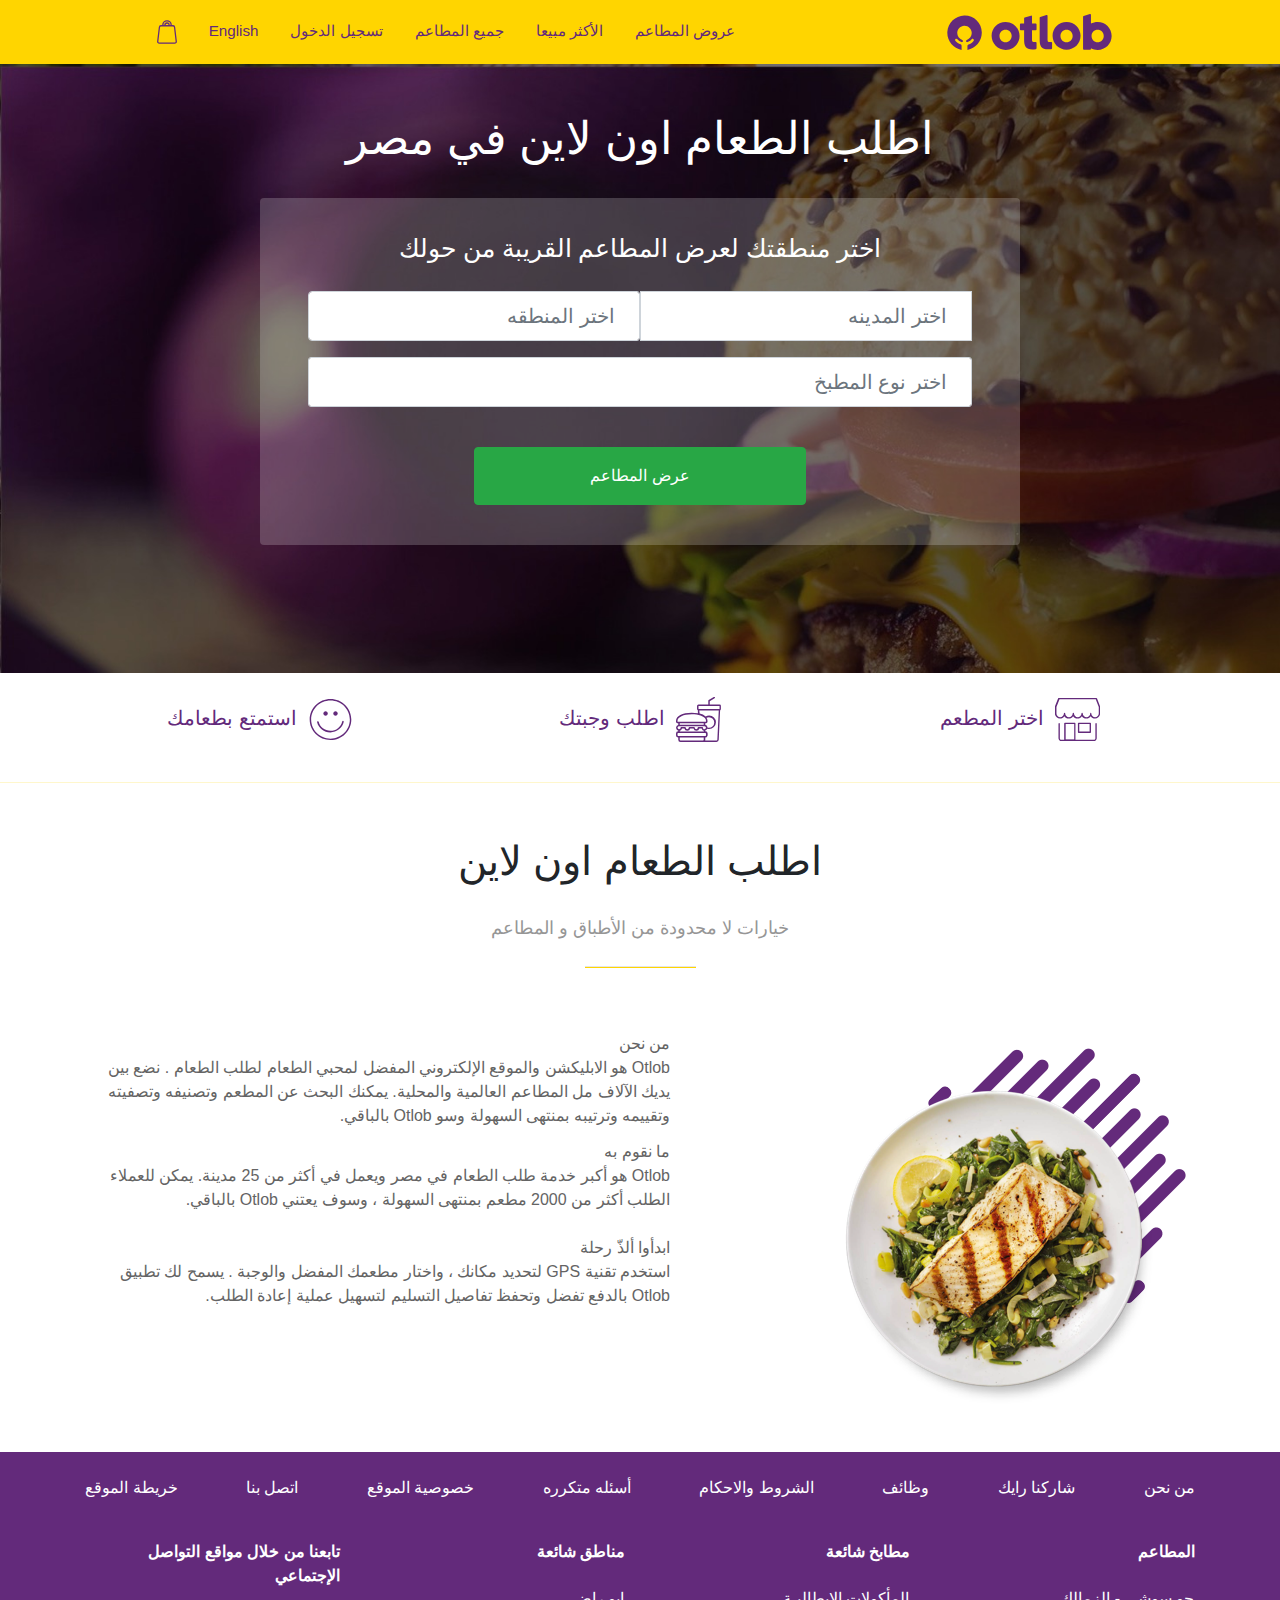
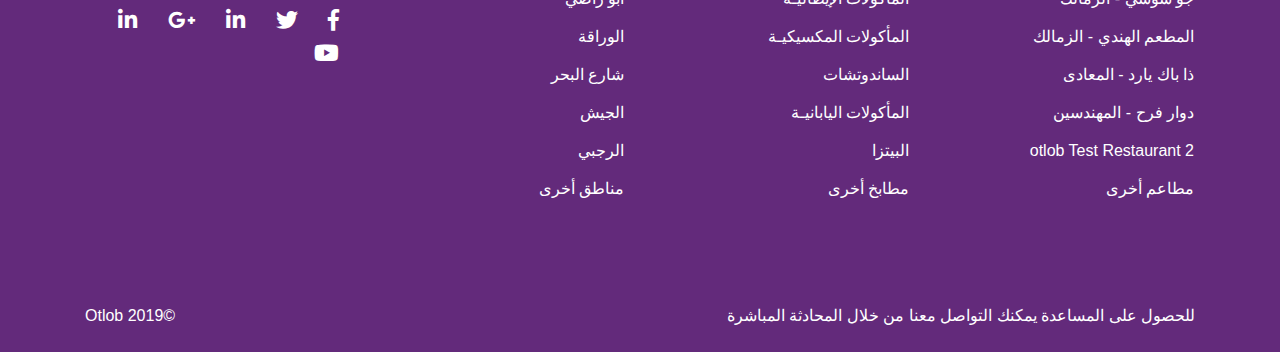
==== commit 16de4114: "new changes" ====
--- a/ar/index.html
+++ b/ar/index.html
@@ -66,7 +66,7 @@
 							<div class="col-12">
 								<div  class="row">
 									<form class="form-inline">
-										<input list="city" class="form-control form-control-lg col-12 col-md-6 mb-1 mb-md-0 rounded-0 p-4 text-right" placeholder="اختر المدينه"> 
+										<input list="city" class="form-control form-control-lg col-12 col-md-6 mb-1 mb-md-0 rounded-0 p-4 text-right" placeholder="اختر المدينه" > 
 										  <datalist id="city">
 											<option value="المحله الكبرى">
 											<option value="المنصوره">
@@ -225,50 +225,57 @@
 						<a href="#">خريطة الموقع</a> 			
 				</div>
 				<div class="container text-right pt-3 bottom-links">
-					<div>
-						<p>المطاعم</p>
-						<a href="#" class="btn">جو سوشي - الزمالك</a>
-						<a href="#" class="btn">المطعم الهندي - الزمالك</a>
-						<a href="#" class="btn">ذا باك يارد - المعادى</a>
-						<a href="#" class="btn">دوار فرح - المهندسين</a>
-						<a href="#" class="btn">otlob Test Restaurant 2</a>
-						<a href="#" class="btn mb-5">مطاعم أخرى</a>
+					<div class="row">
+						<div class="col-12 col-lg-3">
+							<p>المطاعم</p>
+							<a href="#" class="btn">جو سوشي - الزمالك</a>
+							<a href="#" class="btn">المطعم الهندي - الزمالك</a>
+							<a href="#" class="btn">ذا باك يارد - المعادى</a>
+							<a href="#" class="btn">دوار فرح - المهندسين</a>
+							<a href="#" class="btn">otlob Test Restaurant 2</a>
+							<a href="#" class="btn mb-5">مطاعم أخرى</a>
+						
+						</div>
+						<div class="col-12 col-lg-3">
+							<p>مطابخ شائعة</p>
+							<a href="#" class="btn">المأكولات الإيطاليـة</a>
+							<a href="#" class="btn">المأكولات المكسيكيـة</a>
+							<a href="#" class="btn">الساندوتشات</a>
+							<a href="#" class="btn">المأكولات اليابانيـة</a>
+							<a href="#" class="btn">البيتزا</a>
+							<a href="#" class="btn btn mb-5">مطابخ أخرى</a>
+						
+						</div>
+						<div class="col-12 col-lg-3">
+							<p>مناطق شائعة</p>
+							<a href="#" class="btn">ابو راضي</a>
+							<a href="#" class="btn">الوراقة</a>
+							<a href="#" class="btn">شارع البحر</a>
+							<a href="#" class="btn">الجيش</a>
+							<a href="#" class="btn">الرجبي</a>
+							<a href="#" class="btn btn mb-5">مناطق أخرى</a>
+						
+						</div>
+						<div class="col-12 col-lg-3 social">
+							<p>تابعنا من خلال مواقع التواصل الإجتماعي</p>
+							<a href="#" class="btn"><i class="fab fa-facebook-f"></i></a>
+							<a href="#" class="btn"><i class="fab fa-twitter"></i></a>
+							<a href="#" class="btn"><i class="fab fa-linkedin-in"></i></a>
+							<a href="#" class="btn"><i class="fab fa-google-plus-g"></i></a>
+							<a href="#" class="btn"><i class="fab fa-linkedin-in"></i></a>
+							<a href="#" class="btn btn mb-5"><i class="fab fa-youtube"></i></a>
+						
+						</div>
 					
-					</div>
-					<div>
-						<p>مطابخ شائعة</p>
-						<a href="#" class="btn">المأكولات الإيطاليـة</a>
-						<a href="#" class="btn">المأكولات المكسيكيـة</a>
-						<a href="#" class="btn">الساندوتشات</a>
-						<a href="#" class="btn">المأكولات اليابانيـة</a>
-						<a href="#" class="btn">البيتزا</a>
-						<a href="#" class="btn btn mb-5">مطابخ أخرى</a>
 					
 					</div>
-					<div>
-						<p>مناطق شائعة</p>
-						<a href="#" class="btn">ابو راضي</a>
-						<a href="#" class="btn">الوراقة</a>
-						<a href="#" class="btn">شارع البحر</a>
-						<a href="#" class="btn">الجيش</a>
-						<a href="#" class="btn">الرجبي</a>
-						<a href="#" class="btn btn mb-5">مناطق أخرى</a>
 					
-					</div>
-					<div class="social">
-						<p>تابعنا من خلال مواقع التواصل الإجتماعي</p>
-						<a href="#" class="btn"><i class="fab fa-facebook-f"></i></a>
-						<a href="#" class="btn"><i class="fab fa-twitter"></i></a>
-						<a href="#" class="btn"><i class="fab fa-linkedin-in"></i></a>
-						<a href="#" class="btn"><i class="fab fa-google-plus-g"></i></a>
-						<a href="#" class="btn"><i class="fab fa-linkedin-in"></i></a>
-						<a href="#" class="btn btn mb-5"><i class="fab fa-youtube"></i></a>
-					
-					</div>
-				</div>
-				<div class="container copyright py-3">
-				<p>للحصول على المساعدة يمكنك التواصل معنا من خلال المحادثة المباشرة</p>
-				<p>©2019 Otlob</p>
+				</div>
+				<div class="container copyright pt-5 pb-2">
+				<div class="row">
+					<p class="col-12 col-lg-6 text-right">للحصول على المساعدة يمكنك التواصل معنا من خلال المحادثة المباشرة</p>
+					<p class="col-12 col-lg-6 text-right text-lg-left">©2019 Otlob</p>
+				</div>
 				</div>
 			</section>
 
--- a/css/home.css
+++ b/css/home.css
@@ -108,7 +108,7 @@
 .footer{
 	background:var(--linkcolor);
 }
-.footer .top-links, .footer .bottom-links, .footer .copyright{
+.footer .top-links{
 	display:flex;
 	justify-content:space-between;
 }
@@ -197,14 +197,15 @@
 		font-weight: 450;
 	}
 	.container{
-		padding-left:0;
+		/*padding-left:0;*/
+	}
+	.select-food p{
+		font-size:1.2rem;
 	}
 	.footer .top-links a{
 		padding-left: .7rem;
 	}
-	.footer .social{
-		text-align:left
-	}
+	
 	
 }
 
